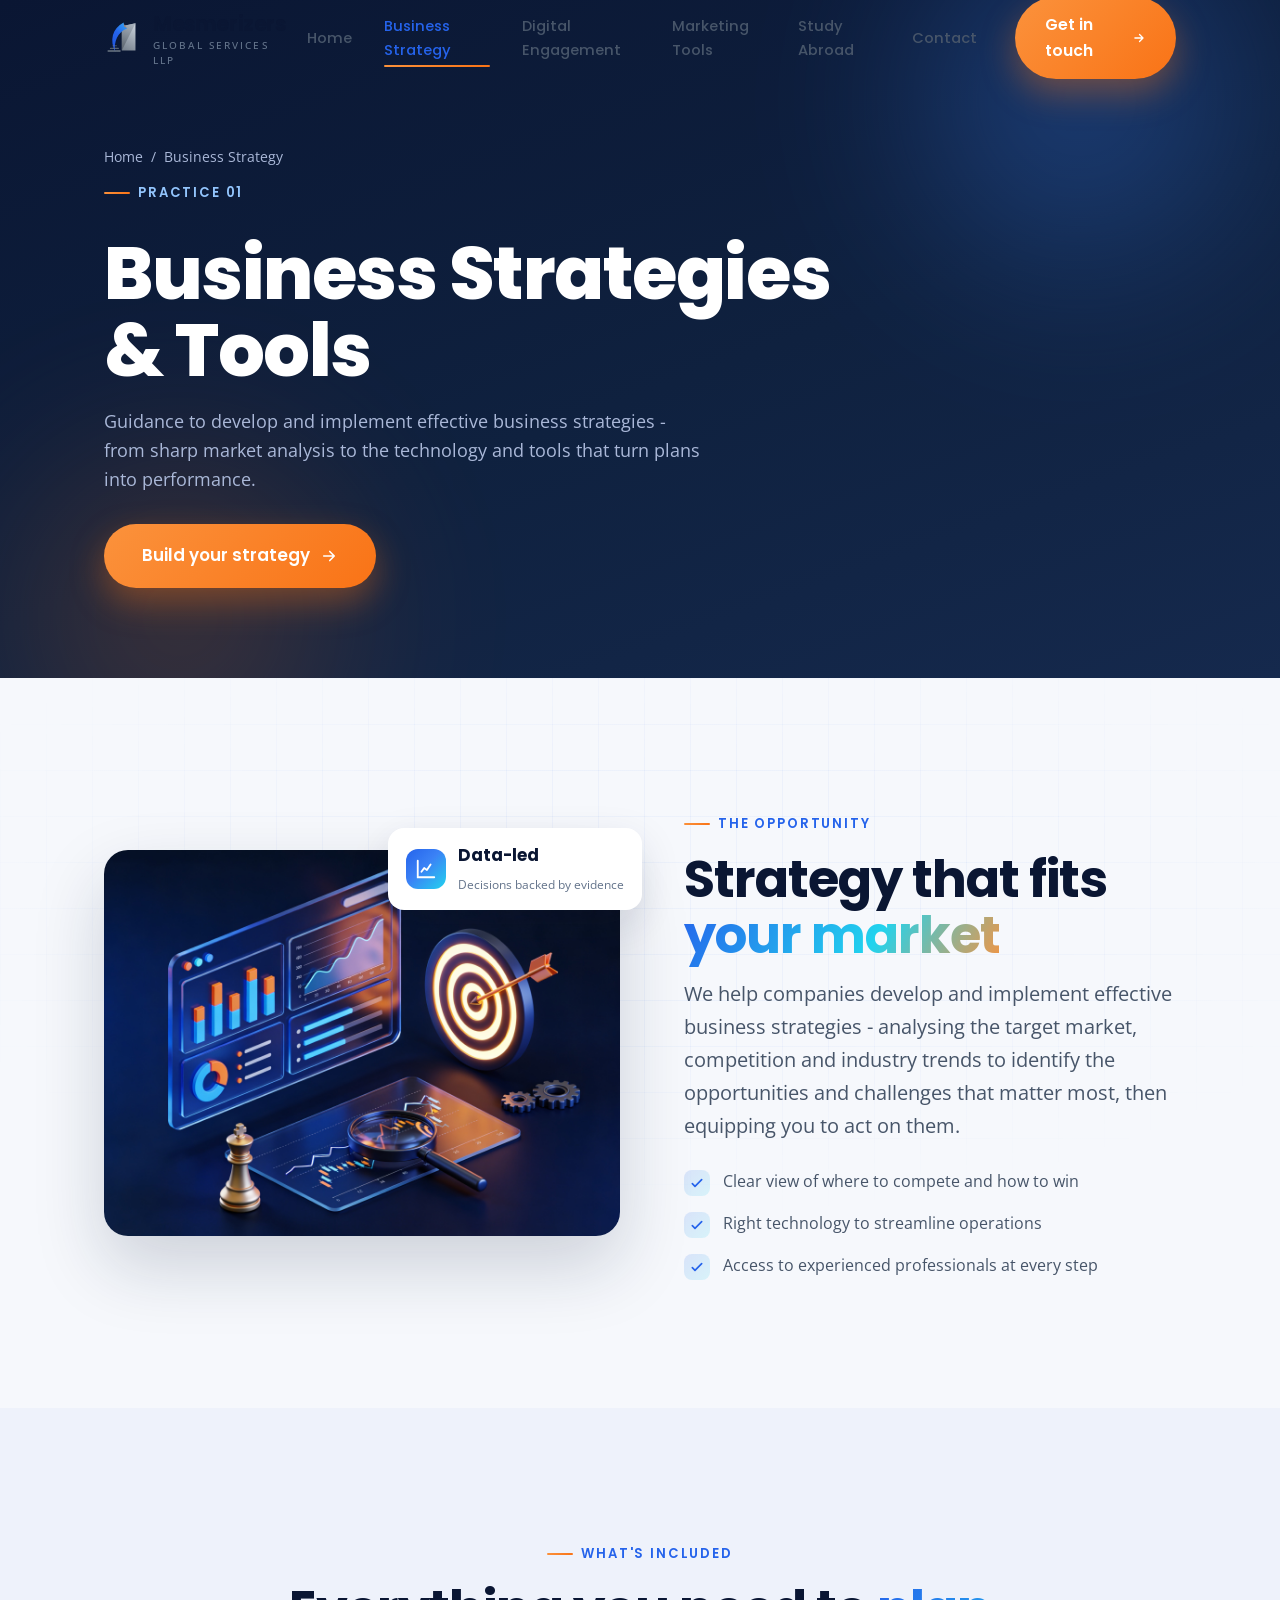
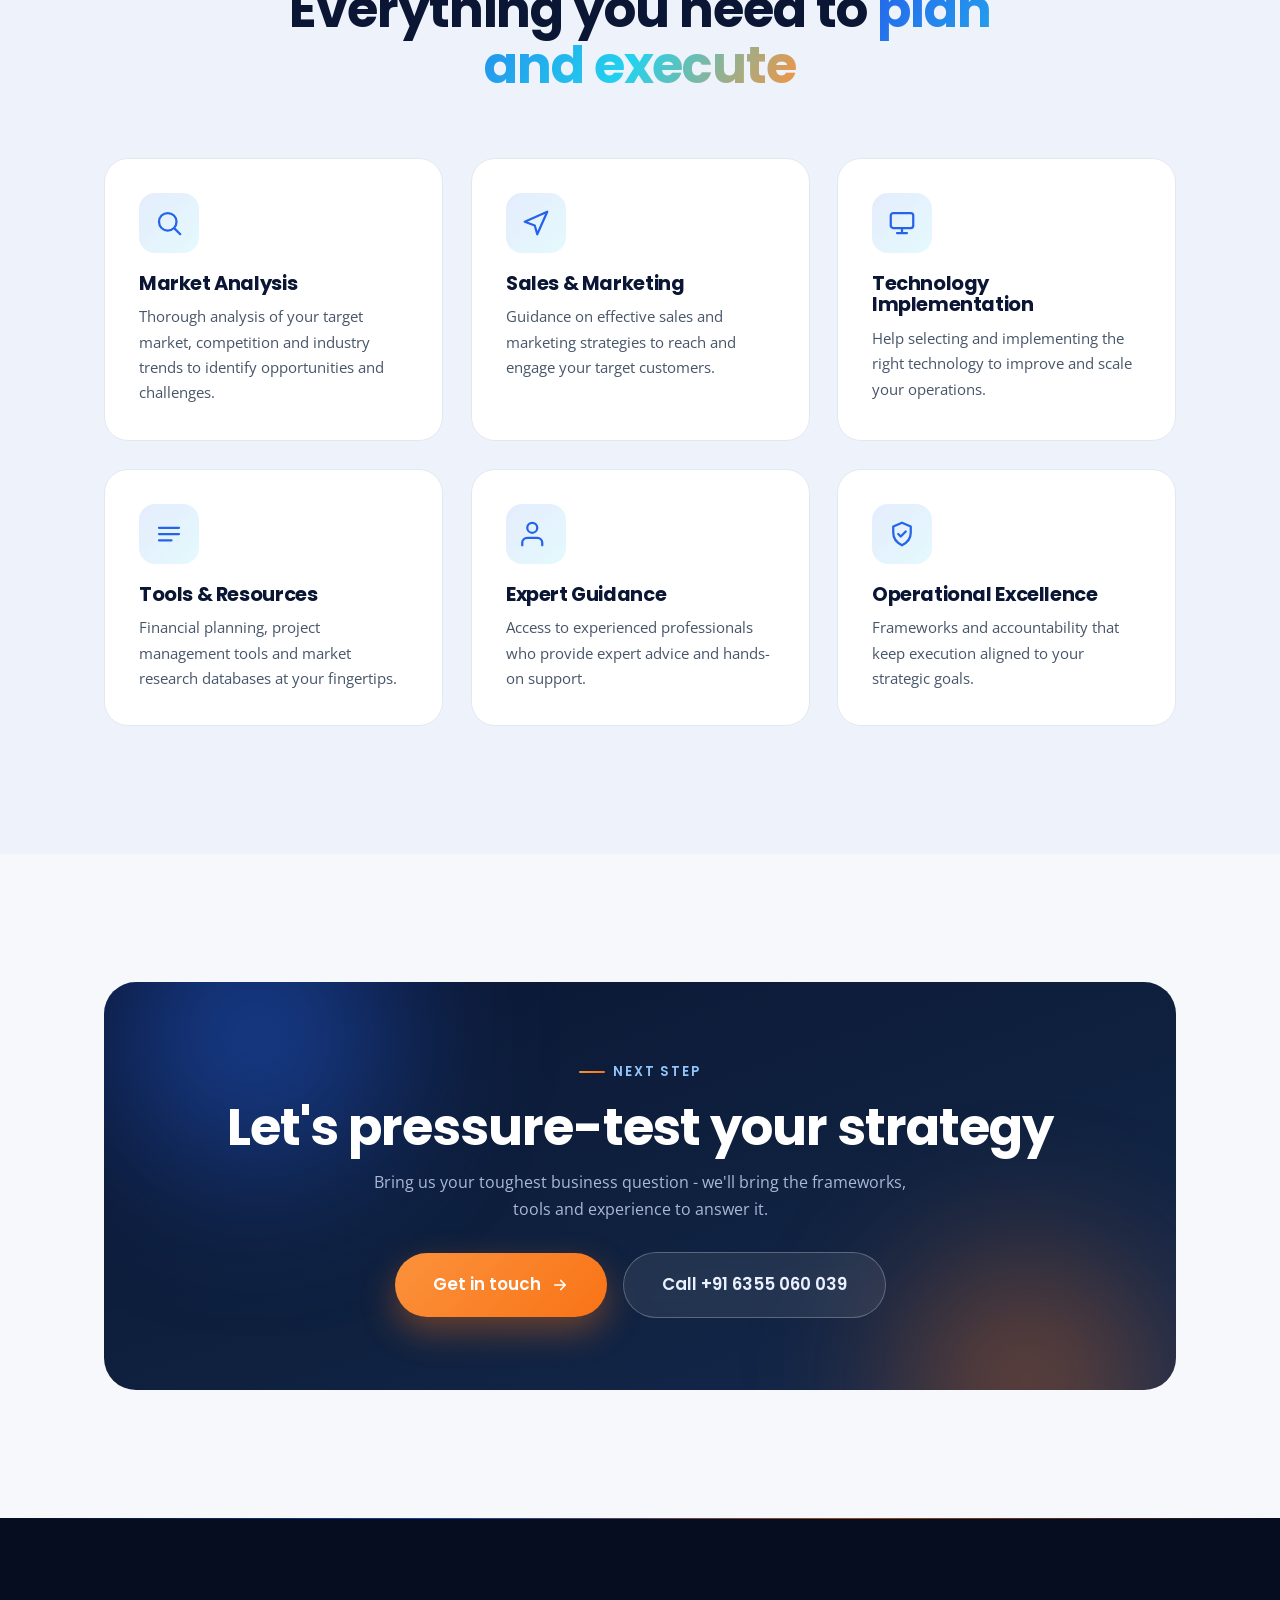
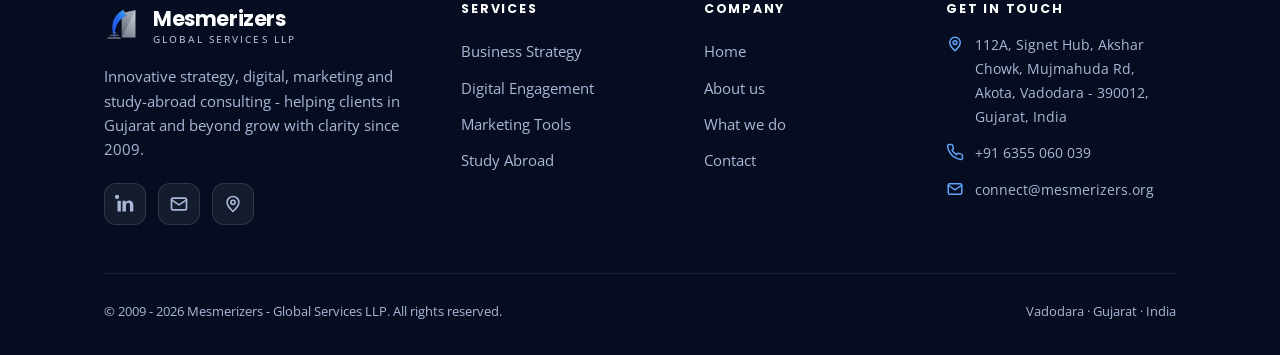
==== business-strategies.html @ f2f2bbfd "Rebrand logo mark + replace em/en dashes with hyphens - New self-contained themed SVG logo mark (sai" ====
<!DOCTYPE html>
<html lang="en">
<head>
<meta charset="UTF-8" />
<meta name="viewport" content="width=device-width, initial-scale=1" />
<title>Business Strategies &amp; Tools | Mesmerizers - Global Services LLP</title>
<meta name="description" content="Market analysis, sales & marketing direction, technology implementation, and the tools and expert guidance to build and execute effective business strategies." />
<meta name="theme-color" content="#0a1633" />
<link rel="icon" href="assets/img/logo-mark.svg" type="image/svg+xml" />
<link rel="preconnect" href="https://fonts.googleapis.com" />
<link rel="preconnect" href="https://fonts.gstatic.com" crossorigin />
<link rel="stylesheet" href="assets/css/styles.css" />
</head>
<body>
<div class="scroll-prog"></div>

<header class="nav" id="nav">
  <div class="nav__inner">
    <a class="brand" href="index.html" aria-label="Mesmerizers home">
      <img class="brand__mark" src="assets/img/logo-mark.svg" alt="Mesmerizers logo" />
      <span>Mesmerizers<small>Global Services LLP</small></span>
    </a>
    <nav class="nav__links" aria-label="Primary">
      <a href="index.html">Home</a><a href="business-strategies.html">Business Strategy</a><a href="digital-engagement.html">Digital Engagement</a><a href="marketing-tools.html">Marketing Tools</a><a href="study-abroad.html">Study Abroad</a><a href="contact.html">Contact</a>
    </nav>
    <div class="nav__cta">
      <a href="contact.html" class="btn btn--cta" data-magnetic>Get in touch <svg viewBox="0 0 24 24" fill="none" stroke="currentColor" stroke-width="2.2"><path d="M5 12h14M13 6l6 6-6 6" stroke-linecap="round" stroke-linejoin="round"/></svg></a>
      <button class="nav__burger" aria-label="Menu" aria-expanded="false"><span></span><span></span><span></span></button>
    </div>
  </div>
</header>

<!-- PAGE HERO -->
<section class="pagehero">
  <span class="pagehero__glow a"></span><span class="pagehero__glow b"></span>
  <div class="container"><div class="pagehero__inner" data-reveal>
    <div class="crumb"><a href="index.html">Home</a> <span>/</span> Business Strategy</div>
    <span class="eyebrow" style="color:#93c5fd; margin-top:14px;">Practice 01</span>
    <h1 class="h-xl">Business Strategies &amp; Tools</h1>
    <p>Guidance to develop and implement effective business strategies - from sharp market analysis to the technology and tools that turn plans into performance.</p>
    <a href="contact.html" class="btn btn--cta btn--lg" style="margin-top:30px;" data-magnetic>Build your strategy <svg viewBox="0 0 24 24" fill="none" stroke="currentColor" stroke-width="2.2"><path d="M5 12h14M13 6l6 6-6 6" stroke-linecap="round" stroke-linejoin="round"/></svg></a>
  </div></div>
</section>

<!-- INTRO SPLIT -->
<section class="section bg-grid">
  <div class="container">
    <div class="split">
      <div class="split__media" data-reveal="left">
        <img src="assets/img/svc-business.jpg" alt="Business strategy and market analysis dashboard" />
        <div class="badge-float tr floaty"><span class="bf__icon"><svg viewBox="0 0 24 24" fill="none" stroke="currentColor" stroke-width="2"><path d="M3 3v18h18" stroke-linecap="round"/><path d="M7 15l3-4 3 2 4-6" stroke-linecap="round" stroke-linejoin="round"/></svg></span><div><strong>Data-led</strong><span>Decisions backed by evidence</span></div></div>
      </div>
      <div data-reveal="right">
        <span class="eyebrow">The opportunity</span>
        <h2 class="h-lg">Strategy that fits <span class="gradient-text">your market</span></h2>
        <p class="lead" style="margin-top:14px;">We help companies develop and implement effective business strategies - analysing the target market, competition and industry trends to identify the opportunities and challenges that matter most, then equipping you to act on them.</p>
        <ul class="ticklist">
          <li><span class="tick"><svg viewBox="0 0 24 24" fill="none" stroke="currentColor" stroke-width="2.5"><path d="M5 13l4 4L19 7" stroke-linecap="round" stroke-linejoin="round"/></svg></span><span>Clear view of where to compete and how to win</span></li>
          <li><span class="tick"><svg viewBox="0 0 24 24" fill="none" stroke="currentColor" stroke-width="2.5"><path d="M5 13l4 4L19 7" stroke-linecap="round" stroke-linejoin="round"/></svg></span><span>Right technology to streamline operations</span></li>
          <li><span class="tick"><svg viewBox="0 0 24 24" fill="none" stroke="currentColor" stroke-width="2.5"><path d="M5 13l4 4L19 7" stroke-linecap="round" stroke-linejoin="round"/></svg></span><span>Access to experienced professionals at every step</span></li>
        </ul>
      </div>
    </div>
  </div>
</section>

<!-- FEATURES GRID -->
<section class="section section--alt">
  <div class="container">
    <div class="section-head center" data-reveal>
      <span class="eyebrow center-line">What's included</span>
      <h2 class="h-lg">Everything you need to <span class="gradient-text">plan and execute</span></h2>
    </div>
    <div class="grid grid--3">
      <article class="card" data-reveal data-delay="1"><div class="card__icon"><svg viewBox="0 0 24 24" fill="none" stroke="currentColor" stroke-width="1.8"><circle cx="11" cy="11" r="7"/><path d="M21 21l-4.3-4.3" stroke-linecap="round"/></svg></div><h3>Market Analysis</h3><p>Thorough analysis of your target market, competition and industry trends to identify opportunities and challenges.</p></article>
      <article class="card" data-reveal data-delay="2"><div class="card__icon"><svg viewBox="0 0 24 24" fill="none" stroke="currentColor" stroke-width="1.8"><path d="M3 11l18-8-8 18-2-7-8-3z" stroke-linejoin="round"/></svg></div><h3>Sales &amp; Marketing</h3><p>Guidance on effective sales and marketing strategies to reach and engage your target customers.</p></article>
      <article class="card" data-reveal data-delay="3"><div class="card__icon"><svg viewBox="0 0 24 24" fill="none" stroke="currentColor" stroke-width="1.8"><rect x="3" y="4" width="18" height="12" rx="2"/><path d="M8 20h8M12 16v4" stroke-linecap="round"/></svg></div><h3>Technology Implementation</h3><p>Help selecting and implementing the right technology to improve and scale your operations.</p></article>
      <article class="card" data-reveal data-delay="1"><div class="card__icon"><svg viewBox="0 0 24 24" fill="none" stroke="currentColor" stroke-width="1.8"><path d="M4 7h16M4 12h16M4 17h10" stroke-linecap="round"/></svg></div><h3>Tools &amp; Resources</h3><p>Financial planning, project management tools and market research databases at your fingertips.</p></article>
      <article class="card" data-reveal data-delay="2"><div class="card__icon"><svg viewBox="0 0 24 24" fill="none" stroke="currentColor" stroke-width="1.8"><path d="M17 21v-2a4 4 0 00-4-4H5a4 4 0 00-4 4v2" stroke-linecap="round"/><circle cx="9" cy="7" r="4"/></svg></div><h3>Expert Guidance</h3><p>Access to experienced professionals who provide expert advice and hands-on support.</p></article>
      <article class="card" data-reveal data-delay="3"><div class="card__icon"><svg viewBox="0 0 24 24" fill="none" stroke="currentColor" stroke-width="1.8"><path d="M12 3l7 3v5c0 4.5-3 8-7 10-4-2-7-5.5-7-10V6l7-3z" stroke-linejoin="round"/><path d="M9 12l2 2 4-4" stroke-linecap="round" stroke-linejoin="round"/></svg></div><h3>Operational Excellence</h3><p>Frameworks and accountability that keep execution aligned to your strategic goals.</p></article>
    </div>
  </div>
</section>

<!-- CTA -->
<section class="section"><div class="container"><div class="ctaband" data-reveal="scale">
  <span class="eyebrow center-line" style="color:#93c5fd;">Next step</span>
  <h2 class="h-lg">Let's pressure-test your strategy</h2>
  <p>Bring us your toughest business question - we'll bring the frameworks, tools and experience to answer it.</p>
  <div class="hero__actions"><a href="contact.html" class="btn btn--cta btn--lg" data-magnetic>Get in touch <svg viewBox="0 0 24 24" fill="none" stroke="currentColor" stroke-width="2.2"><path d="M5 12h14M13 6l6 6-6 6" stroke-linecap="round" stroke-linejoin="round"/></svg></a><a href="tel:+916355060039" class="btn btn--ghost btn--lg">Call +91 6355 060 039</a></div>
</div></div></section>

<!-- FOOTER -->
<footer class="footer">
  <div class="container">
    <div class="footer__grid">
      <div class="footer__about">
        <a class="brand" href="index.html"><img class="brand__mark" src="assets/img/logo-mark.svg" alt="Mesmerizers logo" /><span>Mesmerizers<small>Global Services LLP</small></span></a>
        <p>Innovative strategy, digital, marketing and study-abroad consulting - helping clients in Gujarat and beyond grow with clarity since 2009.</p>
        <div class="socials">
          <a href="https://www.linkedin.com/in/meet-shukla-b6314b17/" target="_blank" rel="noopener" aria-label="LinkedIn"><svg viewBox="0 0 24 24" fill="currentColor"><path d="M4.98 3.5A2.5 2.5 0 102.5 6 2.5 2.5 0 004.98 3.5zM3 8h4v13H3zM9 8h3.8v1.8h.05a4.17 4.17 0 013.75-2.06C20.4 7.74 22 9.8 22 13.4V21h-4v-6.8c0-1.62-.03-3.7-2.25-3.7s-2.6 1.76-2.6 3.58V21H9z"/></svg></a>
          <a href="mailto:connect@mesmerizers.org" aria-label="Email"><svg viewBox="0 0 24 24" fill="none" stroke="currentColor" stroke-width="2"><rect x="3" y="5" width="18" height="14" rx="2"/><path d="M3 7l9 6 9-6" stroke-linecap="round"/></svg></a>
          <a href="https://maps.google.com/?cid=18000314228202533246" target="_blank" rel="noopener" aria-label="Google Maps"><svg viewBox="0 0 24 24" fill="none" stroke="currentColor" stroke-width="2"><path d="M12 21s7-6.2 7-11a7 7 0 10-14 0c0 4.8 7 11 7 11z" stroke-linejoin="round"/><circle cx="12" cy="10" r="2.5"/></svg></a>
        </div>
      </div>
      <div><h5>Services</h5><nav class="footer__links"><a href="business-strategies.html">Business Strategy</a><a href="digital-engagement.html">Digital Engagement</a><a href="marketing-tools.html">Marketing Tools</a><a href="study-abroad.html">Study Abroad</a></nav></div>
      <div><h5>Company</h5><nav class="footer__links"><a href="index.html">Home</a><a href="index.html#about">About us</a><a href="index.html#services">What we do</a><a href="contact.html">Contact</a></nav></div>
      <div><h5>Get in touch</h5><ul class="footer__contact">
        <li><svg viewBox="0 0 24 24" fill="none" stroke="currentColor" stroke-width="2"><path d="M12 21s7-6.2 7-11a7 7 0 10-14 0c0 4.8 7 11 7 11z" stroke-linejoin="round"/><circle cx="12" cy="10" r="2.5"/></svg><span>112A, Signet Hub, Akshar Chowk, Mujmahuda Rd, Akota, Vadodara - 390012, Gujarat, India</span></li>
        <li><svg viewBox="0 0 24 24" fill="none" stroke="currentColor" stroke-width="2"><path d="M22 16.9v3a2 2 0 01-2.2 2 19.8 19.8 0 01-8.6-3.1 19.5 19.5 0 01-6-6A19.8 19.8 0 012.1 4.2 2 2 0 014.1 2h3a2 2 0 012 1.7c.1.9.3 1.8.6 2.6a2 2 0 01-.5 2.1L8 9.5a16 16 0 006 6l1.1-1.1a2 2 0 012.1-.5c.8.3 1.7.5 2.6.6a2 2 0 011.7 2z" stroke-linejoin="round"/></svg><a href="tel:+916355060039">+91 6355 060 039</a></li>
        <li><svg viewBox="0 0 24 24" fill="none" stroke="currentColor" stroke-width="2"><rect x="3" y="5" width="18" height="14" rx="2"/><path d="M3 7l9 6 9-6" stroke-linecap="round"/></svg><a href="mailto:connect@mesmerizers.org">connect@mesmerizers.org</a></li>
      </ul></div>
    </div>
    <div class="footer__bottom"><span>© 2009 - <span data-year>2024</span> Mesmerizers - Global Services LLP. All rights reserved.</span><span>Vadodara · Gujarat · India</span></div>
  </div>
</footer>

<a href="#" class="totop" aria-label="Back to top"><svg viewBox="0 0 24 24" fill="none" stroke="currentColor" stroke-width="2.4"><path d="M12 19V5M6 11l6-6 6 6" stroke-linecap="round" stroke-linejoin="round"/></svg></a>
<script src="assets/js/main.js"></script>
</body>
</html>
---- assets/css/styles.css ----
/* ============================================================
   MESMERIZERS — Global Services LLP
   Premium consulting site · custom design system
   ============================================================ */

/* ---------- Fonts ---------- */
@import url('https://fonts.googleapis.com/css2?family=Open+Sans:wght@300;400;500;600;700&family=Poppins:wght@400;500;600;700;800&display=swap');

/* ---------- Design Tokens ---------- */
:root {
  /* Brand palette */
  --navy-950: #060d20;
  --navy-900: #0a1633;
  --navy-800: #0f213f;
  --navy-700: #15294d;
  --blue-700: #1d4ed8;
  --blue-600: #2563eb;   /* primary */
  --blue-500: #3b82f6;   /* secondary */
  --blue-400: #60a5fa;
  --cyan-400: #22d3ee;
  --orange-500: #f97316; /* CTA / accent */
  --orange-400: #fb923c;

  /* Neutrals */
  --bg: #f6f8fc;
  --bg-alt: #eef2fb;
  --surface: #ffffff;
  --text: #1e293b;
  --text-soft: #475569;
  --text-mute: #64748b;
  --border: #e2e8f0;
  --white: #ffffff;

  /* On-dark */
  --on-dark: #eaf0ff;
  --on-dark-soft: #aab8d8;

  /* Gradients */
  --grad-brand: linear-gradient(135deg, #2563eb 0%, #3b82f6 45%, #22d3ee 100%);
  --grad-cta: linear-gradient(135deg, #fb923c 0%, #f97316 100%);
  --grad-navy: linear-gradient(160deg, #0a1633 0%, #0f213f 55%, #15294d 100%);
  --grad-text: linear-gradient(120deg, #2563eb, #22d3ee 60%, #fb923c);

  /* Typography */
  --font-head: 'Poppins', system-ui, sans-serif;
  --font-body: 'Open Sans', system-ui, sans-serif;

  /* Radius & shadow */
  --r-sm: 10px;
  --r-md: 16px;
  --r-lg: 24px;
  --r-xl: 32px;
  --shadow-sm: 0 4px 14px rgba(15, 33, 63, .08);
  --shadow-md: 0 14px 40px rgba(15, 33, 63, .12);
  --shadow-lg: 0 30px 70px rgba(15, 33, 63, .18);
  --shadow-glow: 0 18px 50px rgba(37, 99, 235, .35);
  --shadow-cta: 0 14px 34px rgba(249, 115, 22, .38);

  /* Layout */
  --container: 1200px;
  --gutter: clamp(20px, 5vw, 64px);
  --nav-h: 76px;

  /* Motion */
  --ease: cubic-bezier(.22, 1, .36, 1);
  --ease-out: cubic-bezier(.16, 1, .3, 1);
  --t-fast: .18s;
  --t: .35s;
}

/* ---------- Reset ---------- */
*, *::before, *::after { box-sizing: border-box; }
* { margin: 0; }
html { scroll-behavior: smooth; -webkit-text-size-adjust: 100%; }
body {
  font-family: var(--font-body);
  color: var(--text);
  background: var(--bg);
  line-height: 1.65;
  font-size: 16px;
  overflow-x: hidden;
  -webkit-font-smoothing: antialiased;
  text-rendering: optimizeLegibility;
}
img, svg, video { display: block; max-width: 100%; }
a { color: inherit; text-decoration: none; }
button { font: inherit; cursor: pointer; border: none; background: none; }
ul { list-style: none; padding: 0; }
:focus-visible { outline: 3px solid var(--blue-500); outline-offset: 3px; border-radius: 4px; }

/* ---------- Typography ---------- */
h1, h2, h3, h4, h5 { font-family: var(--font-head); font-weight: 700; line-height: 1.1; color: var(--navy-900); letter-spacing: -.02em; }
.h-xl { font-size: clamp(2.6rem, 6vw, 4.6rem); font-weight: 800; line-height: 1.04; }
.h-lg { font-size: clamp(2rem, 4.4vw, 3.2rem); }
.h-md { font-size: clamp(1.5rem, 3vw, 2.1rem); }
p { color: var(--text-soft); }
.lead { font-size: clamp(1.05rem, 1.6vw, 1.25rem); color: var(--text-soft); }
.gradient-text {
  background: var(--grad-text);
  -webkit-background-clip: text; background-clip: text;
  -webkit-text-fill-color: transparent; color: transparent;
}

/* ---------- Layout helpers ---------- */
.container { width: 100%; max-width: var(--container); margin-inline: auto; padding-inline: var(--gutter); }
.section { padding: clamp(72px, 10vw, 130px) 0; position: relative; }
.section--tight { padding: clamp(48px, 7vw, 90px) 0; }
.center { text-align: center; }
.eyebrow {
  display: inline-flex; align-items: center; gap: 8px;
  font-family: var(--font-head); font-weight: 600; font-size: .82rem;
  letter-spacing: .14em; text-transform: uppercase;
  color: var(--blue-600); margin-bottom: 16px;
}
.eyebrow::before { content: ""; width: 26px; height: 2px; background: var(--grad-cta); border-radius: 2px; }
.eyebrow.center-line { justify-content: center; }
.section-head { max-width: 720px; margin: 0 auto clamp(40px, 6vw, 64px); }
.section-head.left { margin-inline: 0; }
.muted-dark { color: var(--on-dark-soft); }

/* ---------- Buttons ---------- */
.btn {
  --pad: 15px 30px;
  display: inline-flex; align-items: center; justify-content: center; gap: 10px;
  padding: var(--pad);
  font-family: var(--font-head); font-weight: 600; font-size: .98rem;
  border-radius: 100px; position: relative; overflow: hidden;
  transition: transform var(--t-fast) var(--ease), box-shadow var(--t) var(--ease), background var(--t);
  will-change: transform;
}
.btn svg { width: 18px; height: 18px; transition: transform var(--t) var(--ease); }
.btn:hover { transform: translateY(-3px); }
.btn:active { transform: translateY(-1px); }
.btn:hover svg { transform: translateX(4px); }
.btn--cta { background: var(--grad-cta); color: #fff; box-shadow: var(--shadow-cta); }
.btn--cta:hover { box-shadow: 0 20px 44px rgba(249, 115, 22, .5); }
.btn--primary { background: var(--blue-600); color: #fff; box-shadow: var(--shadow-glow); }
.btn--primary:hover { background: var(--blue-700); }
.btn--ghost { background: rgba(255, 255, 255, .08); color: var(--on-dark); border: 1px solid rgba(255, 255, 255, .25); backdrop-filter: blur(8px); }
.btn--ghost:hover { background: rgba(255, 255, 255, .16); }
.btn--outline { background: transparent; color: var(--blue-600); border: 1.5px solid var(--blue-600); }
.btn--outline:hover { background: var(--blue-600); color: #fff; }
.btn--lg { --pad: 18px 38px; font-size: 1.05rem; }

/* ============================================================
   NAVBAR
   ============================================================ */
.nav {
  position: fixed; inset: 0 0 auto 0; height: var(--nav-h); z-index: 1000;
  display: flex; align-items: center;
  transition: background var(--t), box-shadow var(--t), height var(--t);
}
.nav__inner { width: 100%; max-width: var(--container); margin-inline: auto; padding-inline: var(--gutter);
  display: flex; align-items: center; justify-content: space-between; gap: 24px; }
.nav.scrolled { background: rgba(255, 255, 255, .82); backdrop-filter: blur(16px) saturate(160%); box-shadow: 0 6px 28px rgba(15, 33, 63, .08); height: 66px; }
.brand { display: flex; align-items: center; gap: 11px; font-family: var(--font-head); font-weight: 700; font-size: 1.28rem; color: var(--navy-900); letter-spacing: -.02em; }
.brand__mark { width: 38px; height: 38px; flex: none; }
.brand small { display: block; font-family: var(--font-body); font-weight: 500; font-size: .6rem; letter-spacing: .22em; text-transform: uppercase; color: var(--text-mute); margin-top: -3px; }
.nav.on-dark .brand, .nav.on-dark .nav__links a { color: var(--on-dark); }
.nav.on-dark.scrolled .brand, .nav.on-dark.scrolled .nav__links a { color: var(--navy-900); }

.nav__links { display: flex; align-items: center; gap: 4px; }
.nav__links a {
  position: relative; padding: 9px 14px; font-family: var(--font-head); font-weight: 500; font-size: .92rem;
  color: var(--text-soft); border-radius: 8px; transition: color var(--t);
}
.nav__links a::after { content: ""; position: absolute; left: 14px; right: 14px; bottom: 4px; height: 2px; background: var(--grad-cta); border-radius: 2px; transform: scaleX(0); transform-origin: left; transition: transform var(--t) var(--ease); }
.nav__links a:hover, .nav__links a.active { color: var(--blue-600); }
.nav__links a:hover::after, .nav__links a.active::after { transform: scaleX(1); }
.nav__cta { display: flex; align-items: center; gap: 12px; }
.nav__burger { display: none; width: 44px; height: 44px; border-radius: 10px; flex-direction: column; align-items: center; justify-content: center; gap: 5px; }
.nav__burger span { width: 22px; height: 2px; background: var(--navy-900); border-radius: 2px; transition: transform var(--t), opacity var(--t); }
.nav.on-dark .nav__burger span { background: var(--on-dark); }
.nav.on-dark.scrolled .nav__burger span { background: var(--navy-900); }
.nav.open .nav__burger span:nth-child(1) { transform: translateY(7px) rotate(45deg); }
.nav.open .nav__burger span:nth-child(2) { opacity: 0; }
.nav.open .nav__burger span:nth-child(3) { transform: translateY(-7px) rotate(-45deg); }

@media (max-width: 980px) {
  .nav__burger { display: flex; }
  .nav__links {
    position: fixed; inset: var(--nav-h) 0 auto 0; flex-direction: column; align-items: stretch; gap: 2px;
    background: rgba(255, 255, 255, .97); backdrop-filter: blur(20px); padding: 18px var(--gutter) 28px;
    box-shadow: var(--shadow-md); transform: translateY(-12px); opacity: 0; pointer-events: none;
    transition: transform var(--t) var(--ease), opacity var(--t);
  }
  .nav.open .nav__links { transform: none; opacity: 1; pointer-events: auto; }
  .nav__links a { padding: 13px 8px; font-size: 1.05rem; color: var(--text); }
  .nav__links a::after { display: none; }
  .nav__cta .btn--cta { display: none; }
}

/* ============================================================
   HERO
   ============================================================ */
.hero { position: relative; min-height: 100svh; display: flex; align-items: center; color: var(--on-dark); overflow: hidden; padding-top: var(--nav-h); }
.hero__bg { position: absolute; inset: 0; z-index: 0; }
.hero__bg img { width: 100%; height: 100%; object-fit: cover; }
.hero__bg::after { content: ""; position: absolute; inset: 0; background: linear-gradient(110deg, rgba(6, 13, 32, .92) 0%, rgba(10, 22, 51, .78) 45%, rgba(10, 22, 51, .45) 100%); }
.hero__glow { position: absolute; border-radius: 50%; filter: blur(70px); opacity: .55; z-index: 0; pointer-events: none; }
.hero__glow.g1 { width: 480px; height: 480px; background: radial-gradient(circle, #2563eb, transparent 65%); top: -120px; right: -80px; }
.hero__glow.g2 { width: 380px; height: 380px; background: radial-gradient(circle, #f97316, transparent 65%); bottom: -120px; left: 10%; opacity: .35; }
.hero__inner { position: relative; z-index: 2; max-width: 760px; }
.hero__badge {
  display: inline-flex; align-items: center; gap: 9px; padding: 8px 16px; margin-bottom: 26px;
  background: rgba(255, 255, 255, .08); border: 1px solid rgba(255, 255, 255, .18); border-radius: 100px;
  font-family: var(--font-head); font-weight: 500; font-size: .82rem; color: var(--on-dark); backdrop-filter: blur(8px);
}
.hero__badge .dot { width: 8px; height: 8px; border-radius: 50%; background: #34d399; box-shadow: 0 0 0 0 rgba(52, 211, 153, .6); animation: pulse 2.2s infinite; }
.hero h1 { color: #fff; margin-bottom: 22px; }
.hero p.lead { color: var(--on-dark-soft); max-width: 560px; margin-bottom: 34px; }
.hero__actions { display: flex; flex-wrap: wrap; gap: 16px; align-items: center; }
.hero__stats { display: flex; flex-wrap: wrap; gap: clamp(24px, 5vw, 56px); margin-top: 54px; }
.hero__stats .stat__num { font-family: var(--font-head); font-weight: 800; font-size: clamp(1.8rem, 3.5vw, 2.6rem); color: #fff; line-height: 1; }
.hero__stats .stat__num .gradient-text { font-weight: 800; }
.hero__stats .stat__label { font-size: .85rem; color: var(--on-dark-soft); margin-top: 6px; }
.scroll-cue { position: absolute; bottom: 26px; left: 50%; transform: translateX(-50%); z-index: 2; display: flex; flex-direction: column; align-items: center; gap: 8px; color: var(--on-dark-soft); font-size: .72rem; letter-spacing: .2em; text-transform: uppercase; }
.scroll-cue .mouse { width: 24px; height: 38px; border: 2px solid rgba(255, 255, 255, .4); border-radius: 14px; position: relative; }
.scroll-cue .mouse::before { content: ""; position: absolute; top: 7px; left: 50%; transform: translateX(-50%); width: 4px; height: 7px; border-radius: 3px; background: #fff; animation: scrollWheel 1.8s infinite; }

/* Page hero (sub pages) */
.pagehero { position: relative; padding: calc(var(--nav-h) + 70px) 0 90px; color: var(--on-dark); overflow: hidden; background: var(--grad-navy); }
.pagehero__glow { position: absolute; width: 520px; height: 520px; border-radius: 50%; filter: blur(80px); opacity: .4; }
.pagehero__glow.a { background: radial-gradient(circle, #3b82f6, transparent 65%); top: -160px; right: -60px; }
.pagehero__glow.b { background: radial-gradient(circle, #f97316, transparent 65%); bottom: -200px; left: -80px; opacity: .25; }
.pagehero__inner { position: relative; z-index: 2; max-width: 760px; }
.pagehero h1 { color: #fff; margin: 16px 0 18px; }
.pagehero p { color: var(--on-dark-soft); font-size: 1.1rem; max-width: 600px; }
.crumb { font-size: .85rem; color: var(--on-dark-soft); display: flex; gap: 8px; align-items: center; }
.crumb a:hover { color: #fff; }

/* ============================================================
   GRID PATTERN BG / decorative
   ============================================================ */
.bg-grid::before {
  content: ""; position: absolute; inset: 0; z-index: 0; pointer-events: none;
  background-image: linear-gradient(rgba(37, 99, 235, .045) 1px, transparent 1px), linear-gradient(90deg, rgba(37, 99, 235, .045) 1px, transparent 1px);
  background-size: 46px 46px; mask-image: radial-gradient(ellipse 80% 60% at 50% 30%, #000 30%, transparent 75%);
}
.section--navy { background: var(--grad-navy); color: var(--on-dark); }
.section--navy h2, .section--navy h3 { color: #fff; }
.section--alt { background: var(--bg-alt); }

/* ============================================================
   CARDS — services / features
   ============================================================ */
.grid { display: grid; gap: clamp(18px, 2.4vw, 28px); }
.grid--2 { grid-template-columns: repeat(2, 1fr); }
.grid--3 { grid-template-columns: repeat(3, 1fr); }
.grid--4 { grid-template-columns: repeat(4, 1fr); }
@media (max-width: 900px) { .grid--3, .grid--4 { grid-template-columns: repeat(2, 1fr); } }
@media (max-width: 600px) { .grid--2, .grid--3, .grid--4 { grid-template-columns: 1fr; } }

.card {
  position: relative; background: var(--surface); border: 1px solid var(--border); border-radius: var(--r-lg);
  padding: clamp(24px, 3vw, 34px); overflow: hidden; isolation: isolate;
  transition: transform var(--t) var(--ease), box-shadow var(--t) var(--ease), border-color var(--t);
}
.card::before { content: ""; position: absolute; inset: 0; z-index: -1; opacity: 0; background: var(--grad-brand); transition: opacity var(--t); }
.card::after { content: ""; position: absolute; left: 0; top: 0; height: 4px; width: 100%; background: var(--grad-cta); transform: scaleX(0); transform-origin: left; transition: transform var(--t) var(--ease); }
.card:hover { transform: translateY(-8px); box-shadow: var(--shadow-lg); border-color: transparent; }
.card:hover::after { transform: scaleX(1); }
.card__icon {
  width: 60px; height: 60px; border-radius: 16px; display: grid; place-items: center; margin-bottom: 20px;
  background: linear-gradient(135deg, rgba(37, 99, 235, .12), rgba(34, 211, 238, .12)); color: var(--blue-600);
  transition: transform var(--t) var(--ease), background var(--t), color var(--t);
}
.card__icon svg { width: 30px; height: 30px; }
.card:hover .card__icon { background: var(--grad-brand); color: #fff; transform: rotate(-6deg) scale(1.06); }
.card h3 { font-size: 1.22rem; margin-bottom: 10px; }
.card p { font-size: .96rem; }
.card__link { display: inline-flex; align-items: center; gap: 7px; margin-top: 18px; font-family: var(--font-head); font-weight: 600; font-size: .9rem; color: var(--blue-600); }
.card__link svg { width: 16px; height: 16px; transition: transform var(--t); }
.card:hover .card__link svg { transform: translateX(4px); }
.card__num { position: absolute; top: 22px; right: 26px; font-family: var(--font-head); font-weight: 800; font-size: 2.6rem; color: rgba(37, 99, 235, .08); line-height: 1; }

/* Glass card (on dark) */
.glass { background: rgba(255, 255, 255, .06); border: 1px solid rgba(255, 255, 255, .12); backdrop-filter: blur(14px); border-radius: var(--r-lg); }
.glass h3 { color: #fff; }
.glass p { color: var(--on-dark-soft); }
.glass .card__icon { background: rgba(255, 255, 255, .1); color: var(--blue-400); }
.glass:hover .card__icon { background: var(--grad-brand); color: #fff; }

/* ============================================================
   SPLIT (image + text)
   ============================================================ */
.split { display: grid; grid-template-columns: 1.05fr 1fr; gap: clamp(32px, 5vw, 72px); align-items: center; }
.split.reverse .split__media { order: 2; }
@media (max-width: 860px) { .split { grid-template-columns: 1fr; } .split.reverse .split__media { order: 0; } }
.split__media { position: relative; }
.split__media img { width: 100%; border-radius: var(--r-lg); box-shadow: var(--shadow-lg); }
.split__media .badge-float {
  position: absolute; background: var(--surface); border-radius: var(--r-md); box-shadow: var(--shadow-md);
  padding: 14px 18px; display: flex; align-items: center; gap: 12px;
}
.split__media .badge-float.bl { bottom: -22px; left: -22px; }
.split__media .badge-float.tr { top: -22px; right: -22px; }
.badge-float .bf__icon { width: 40px; height: 40px; border-radius: 12px; background: var(--grad-brand); color: #fff; display: grid; place-items: center; }
.badge-float .bf__icon svg { width: 22px; height: 22px; }
.badge-float strong { font-family: var(--font-head); font-size: 1.05rem; color: var(--navy-900); display: block; }
.badge-float span { font-size: .76rem; color: var(--text-mute); }
@media (max-width: 540px) { .split__media .badge-float { position: static; margin-top: 16px; display: inline-flex; } }

/* check list */
.ticklist { display: grid; gap: 14px; margin-top: 26px; }
.ticklist li { display: flex; gap: 13px; align-items: flex-start; color: var(--text-soft); }
.ticklist li .tick { flex: none; width: 26px; height: 26px; border-radius: 8px; background: linear-gradient(135deg, rgba(37,99,235,.14), rgba(34,211,238,.14)); color: var(--blue-600); display: grid; place-items: center; margin-top: 2px; }
.ticklist li .tick svg { width: 16px; height: 16px; }
.ticklist li b { color: var(--navy-900); font-family: var(--font-head); font-weight: 600; }

/* ============================================================
   STEPS / PROCESS
   ============================================================ */
.steps { display: grid; gap: 22px; counter-reset: step; }
.steps.cols { grid-template-columns: repeat(4, 1fr); }
@media (max-width: 900px) { .steps.cols { grid-template-columns: repeat(2, 1fr); } }
@media (max-width: 560px) { .steps.cols { grid-template-columns: 1fr; } }
.step { position: relative; padding: 28px 26px; background: var(--surface); border: 1px solid var(--border); border-radius: var(--r-lg); transition: transform var(--t) var(--ease), box-shadow var(--t); }
.step:hover { transform: translateY(-6px); box-shadow: var(--shadow-md); }
.step__n { counter-increment: step; font-family: var(--font-head); font-weight: 800; font-size: 1rem; width: 46px; height: 46px; border-radius: 14px; background: var(--grad-brand); color: #fff; display: grid; place-items: center; margin-bottom: 18px; box-shadow: var(--shadow-glow); }
.step__n::before { content: "0" counter(step); }
.step h3 { font-size: 1.1rem; margin-bottom: 8px; }
.step p { font-size: .92rem; }

/* ============================================================
   MARQUEE
   ============================================================ */
.marquee { overflow: hidden; -webkit-mask-image: linear-gradient(90deg, transparent, #000 8%, #000 92%, transparent); mask-image: linear-gradient(90deg, transparent, #000 8%, #000 92%, transparent); }
.marquee__track { display: flex; gap: 56px; width: max-content; animation: marquee 28s linear infinite; }
.marquee:hover .marquee__track { animation-play-state: paused; }
.marquee__track span { font-family: var(--font-head); font-weight: 600; font-size: clamp(1.1rem, 2.4vw, 1.7rem); color: var(--text-mute); display: flex; align-items: center; gap: 56px; white-space: nowrap; }
.marquee__track span::after { content: "✦"; color: var(--orange-500); }
.section--navy .marquee__track span { color: var(--on-dark-soft); }

/* ============================================================
   STATS band
   ============================================================ */
.statband { display: grid; grid-template-columns: repeat(4, 1fr); gap: 24px; }
@media (max-width: 760px) { .statband { grid-template-columns: repeat(2, 1fr); } }
.statband .stat { text-align: center; padding: 8px; }
.statband .stat__num { font-family: var(--font-head); font-weight: 800; font-size: clamp(2.2rem, 5vw, 3.4rem); line-height: 1; }
.statband .stat__label { color: var(--on-dark-soft); margin-top: 10px; font-size: .92rem; }
.section:not(.section--navy) .statband .stat__label { color: var(--text-mute); }

/* ============================================================
   DESTINATIONS (chips)
   ============================================================ */
.chips { display: flex; flex-wrap: wrap; gap: 12px; }
.chip { display: inline-flex; align-items: center; gap: 8px; padding: 11px 18px; background: var(--surface); border: 1px solid var(--border); border-radius: 100px; font-family: var(--font-head); font-weight: 500; font-size: .92rem; color: var(--text); transition: transform var(--t) var(--ease), box-shadow var(--t), border-color var(--t), color var(--t); }
.chip:hover { transform: translateY(-4px); box-shadow: var(--shadow-sm); border-color: var(--blue-500); color: var(--blue-600); }
.chip .flag { font-size: 1.1rem; line-height: 1; }
.section--navy .chip { background: rgba(255,255,255,.06); border-color: rgba(255,255,255,.14); color: var(--on-dark); }

/* ============================================================
   CTA band
   ============================================================ */
.ctaband { position: relative; overflow: hidden; border-radius: var(--r-xl); padding: clamp(40px, 6vw, 72px); text-align: center; background: var(--grad-navy); color: var(--on-dark); }
.ctaband::before { content: ""; position: absolute; width: 460px; height: 460px; border-radius: 50%; background: radial-gradient(circle, rgba(37,99,235,.6), transparent 65%); top: -180px; left: -80px; filter: blur(60px); }
.ctaband::after { content: ""; position: absolute; width: 420px; height: 420px; border-radius: 50%; background: radial-gradient(circle, rgba(249,115,22,.45), transparent 65%); bottom: -200px; right: -60px; filter: blur(60px); }
.ctaband > * { position: relative; z-index: 1; }
.ctaband h2 { color: #fff; margin-bottom: 14px; }
.ctaband p { color: var(--on-dark-soft); max-width: 540px; margin: 0 auto 30px; }
.ctaband .hero__actions { justify-content: center; }

/* ============================================================
   CONTACT
   ============================================================ */
.contact-grid { display: grid; grid-template-columns: 1fr 1.1fr; gap: clamp(28px, 4vw, 52px); align-items: start; }
@media (max-width: 880px) { .contact-grid { grid-template-columns: 1fr; } }
.info-card { display: flex; gap: 16px; padding: 22px; background: var(--surface); border: 1px solid var(--border); border-radius: var(--r-md); transition: transform var(--t) var(--ease), box-shadow var(--t); }
.info-card:hover { transform: translateY(-4px); box-shadow: var(--shadow-md); }
.info-card .ic { flex: none; width: 48px; height: 48px; border-radius: 13px; background: var(--grad-brand); color: #fff; display: grid; place-items: center; }
.info-card .ic svg { width: 24px; height: 24px; }
.info-card h4 { font-family: var(--font-head); font-size: 1rem; margin-bottom: 4px; color: var(--navy-900); }
.info-card p, .info-card a { font-size: .94rem; color: var(--text-soft); }
.info-card a:hover { color: var(--blue-600); }

.form { background: var(--surface); border: 1px solid var(--border); border-radius: var(--r-lg); padding: clamp(24px, 3vw, 36px); box-shadow: var(--shadow-sm); }
.field { margin-bottom: 18px; }
.field label { display: block; font-family: var(--font-head); font-weight: 600; font-size: .86rem; color: var(--navy-900); margin-bottom: 7px; }
.field label .req { color: var(--orange-500); }
.field input, .field textarea {
  width: 100%; padding: 13px 16px; font: inherit; font-size: .96rem; color: var(--text);
  background: var(--bg); border: 1.5px solid var(--border); border-radius: var(--r-sm); transition: border-color var(--t), box-shadow var(--t), background var(--t);
}
.field input:focus, .field textarea:focus { outline: none; border-color: var(--blue-500); background: #fff; box-shadow: 0 0 0 4px rgba(59, 130, 246, .12); }
.field textarea { resize: vertical; min-height: 130px; }
.form__row { display: grid; grid-template-columns: 1fr 1fr; gap: 16px; }
@media (max-width: 480px) { .form__row { grid-template-columns: 1fr; } }
.form__note { font-size: .8rem; color: var(--text-mute); margin-top: 12px; text-align: center; }
.form__success { display: none; padding: 14px 18px; border-radius: var(--r-sm); background: rgba(16,185,129,.12); border: 1px solid rgba(16,185,129,.4); color: #047857; font-weight: 600; font-size: .9rem; margin-bottom: 18px; }
.form__success.show { display: block; }
.map-embed { border-radius: var(--r-lg); overflow: hidden; box-shadow: var(--shadow-md); border: 1px solid var(--border); }
.map-embed iframe { width: 100%; height: 320px; border: 0; display: block; filter: grayscale(.2) contrast(1.05); }

/* ============================================================
   FOOTER
   ============================================================ */
.footer { background: var(--navy-950); color: var(--on-dark-soft); padding: clamp(56px, 7vw, 84px) 0 32px; position: relative; overflow: hidden; }
.footer::before { content: ""; position: absolute; top: 0; left: 0; right: 0; height: 1px; background: linear-gradient(90deg, transparent, rgba(37,99,235,.6), rgba(249,115,22,.6), transparent); }
.footer__grid { display: grid; grid-template-columns: 1.6fr 1fr 1fr 1.2fr; gap: clamp(28px, 4vw, 52px); margin-bottom: 48px; }
@media (max-width: 860px) { .footer__grid { grid-template-columns: 1fr 1fr; } }
@media (max-width: 520px) { .footer__grid { grid-template-columns: 1fr; } }
.footer .brand { color: #fff; margin-bottom: 16px; }
.footer .brand small { color: var(--on-dark-soft); }
.footer__about p { font-size: .92rem; color: var(--on-dark-soft); max-width: 320px; }
.footer h5 { font-family: var(--font-head); color: #fff; font-size: .78rem; letter-spacing: .14em; text-transform: uppercase; margin-bottom: 18px; }
.footer__links a { display: block; padding: 6px 0; font-size: .92rem; color: var(--on-dark-soft); transition: color var(--t), transform var(--t); }
.footer__links a:hover { color: #fff; transform: translateX(4px); }
.footer__contact li { display: flex; gap: 11px; font-size: .9rem; margin-bottom: 13px; align-items: flex-start; }
.footer__contact svg { width: 18px; height: 18px; flex: none; color: var(--blue-400); margin-top: 2px; }
.footer__contact a:hover { color: #fff; }
.socials { display: flex; gap: 12px; margin-top: 22px; }
.socials a { width: 42px; height: 42px; border-radius: 12px; background: rgba(255,255,255,.06); border: 1px solid rgba(255,255,255,.12); display: grid; place-items: center; color: var(--on-dark-soft); transition: transform var(--t) var(--ease), background var(--t), color var(--t); }
.socials a:hover { transform: translateY(-4px); background: var(--grad-brand); color: #fff; border-color: transparent; }
.socials svg { width: 20px; height: 20px; }
.footer__bottom { border-top: 1px solid rgba(255,255,255,.08); padding-top: 26px; display: flex; flex-wrap: wrap; gap: 14px; justify-content: space-between; align-items: center; font-size: .84rem; color: var(--on-dark-soft); }

/* ============================================================
   SCROLL REVEAL
   ============================================================ */
[data-reveal] { opacity: 0; transform: translateY(34px); transition: opacity .7s var(--ease-out), transform .7s var(--ease-out); will-change: opacity, transform; }
[data-reveal].in { opacity: 1; transform: none; }
[data-reveal="left"] { transform: translateX(-40px); }
[data-reveal="right"] { transform: translateX(40px); }
[data-reveal="scale"] { transform: scale(.94); }
[data-reveal].in { transform: none; }
[data-delay="1"] { transition-delay: .08s; }
[data-delay="2"] { transition-delay: .16s; }
[data-delay="3"] { transition-delay: .24s; }
[data-delay="4"] { transition-delay: .32s; }
[data-delay="5"] { transition-delay: .40s; }

/* progress bar */
.scroll-prog { position: fixed; top: 0; left: 0; height: 3px; width: 0; z-index: 1100; background: var(--grad-cta); transition: width .1s linear; }

/* back to top */
.totop { position: fixed; right: 22px; bottom: 22px; width: 50px; height: 50px; border-radius: 50%; background: var(--blue-600); color: #fff; display: grid; place-items: center; box-shadow: var(--shadow-glow); z-index: 900; opacity: 0; transform: translateY(20px) scale(.8); pointer-events: none; transition: opacity var(--t), transform var(--t) var(--ease), background var(--t); }
.totop.show { opacity: 1; transform: none; pointer-events: auto; }
.totop:hover { background: var(--blue-700); transform: translateY(-3px); }
.totop svg { width: 22px; height: 22px; }

/* ============================================================
   ANIMATIONS
   ============================================================ */
@keyframes marquee { to { transform: translateX(-50%); } }
@keyframes pulse { 0% { box-shadow: 0 0 0 0 rgba(52,211,153,.6); } 70% { box-shadow: 0 0 0 10px rgba(52,211,153,0); } 100% { box-shadow: 0 0 0 0 rgba(52,211,153,0); } }
@keyframes scrollWheel { 0% { opacity: 1; transform: translate(-50%, 0); } 100% { opacity: 0; transform: translate(-50%, 12px); } }
@keyframes float { 0%, 100% { transform: translateY(0); } 50% { transform: translateY(-14px); } }
.floaty { animation: float 6s ease-in-out infinite; }
@keyframes gradientShift { 0% { background-position: 0% 50%; } 50% { background-position: 100% 50%; } 100% { background-position: 0% 50%; } }

/* ---------- Reduced motion ---------- */
@media (prefers-reduced-motion: reduce) {
  * { animation-duration: .001ms !important; animation-iteration-count: 1 !important; transition-duration: .001ms !important; scroll-behavior: auto !important; }
  [data-reveal] { opacity: 1 !important; transform: none !important; }
  .marquee__track { animation: none; }
}
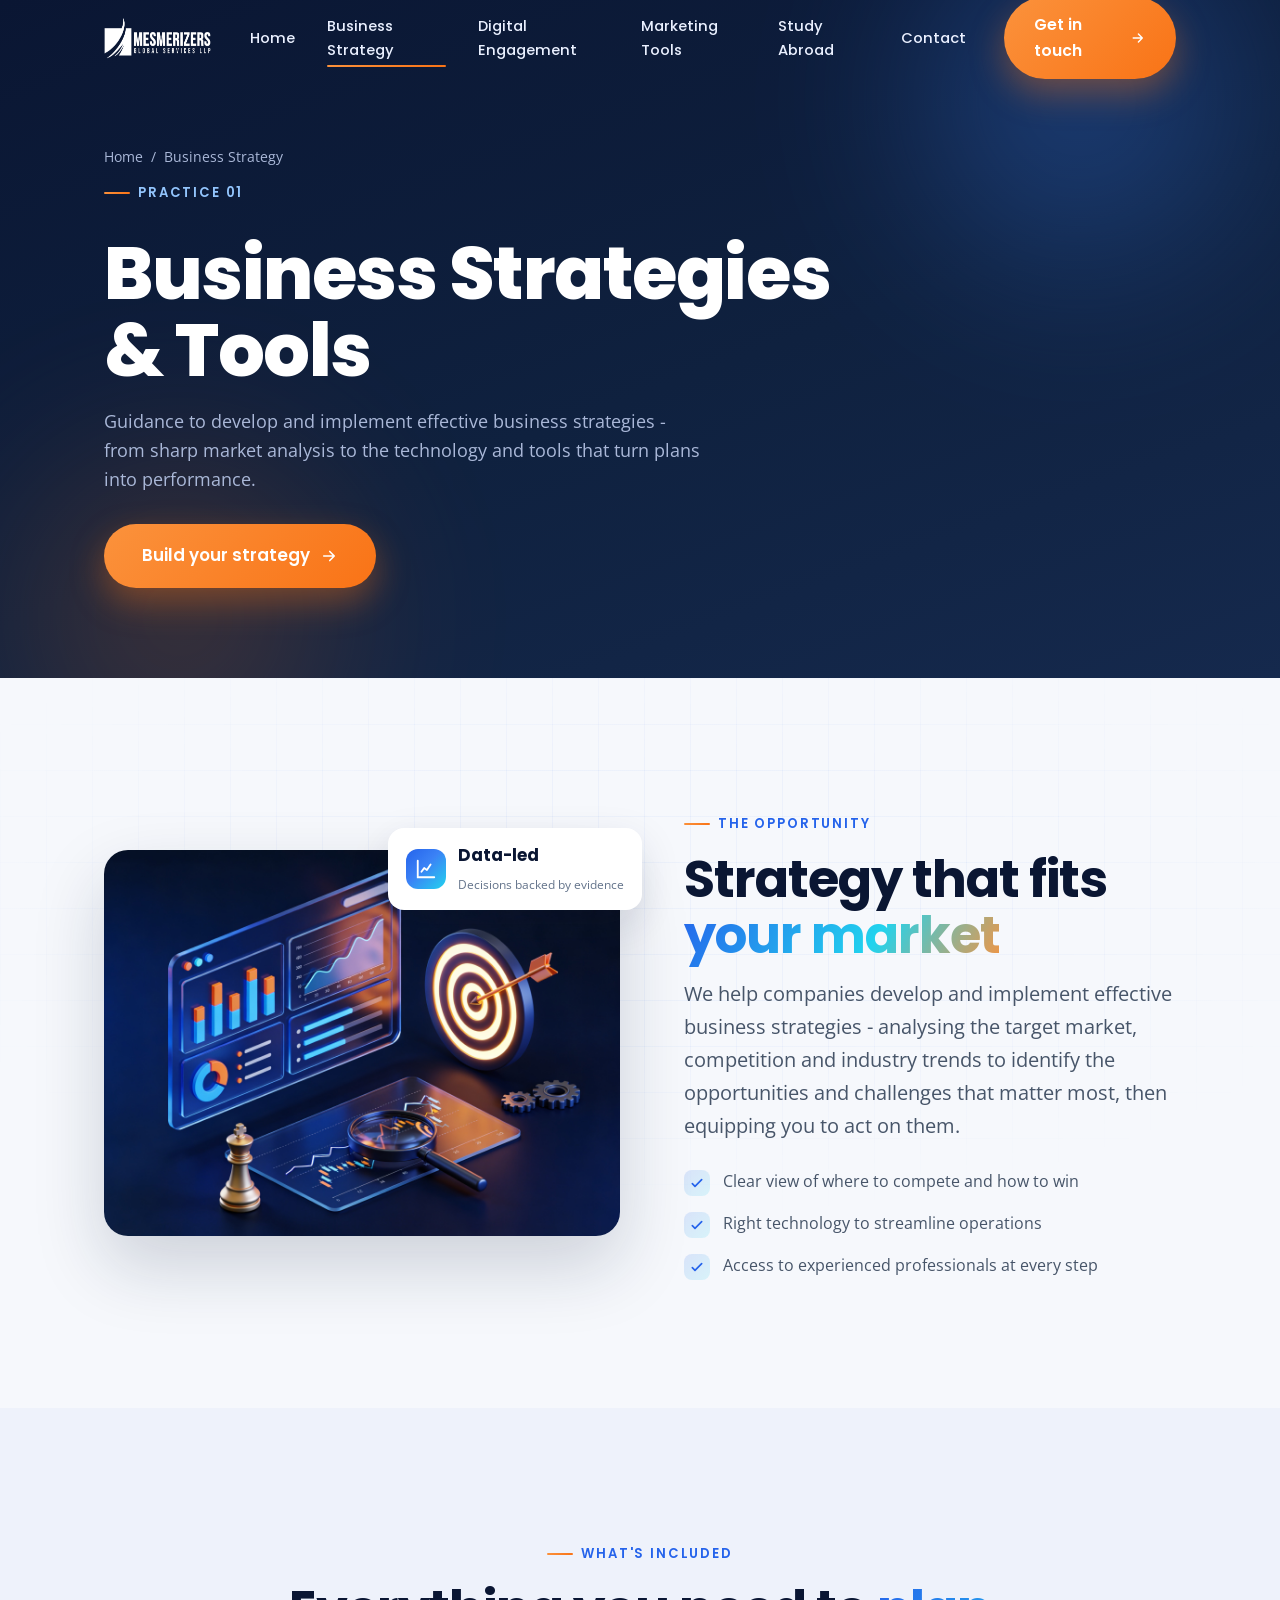
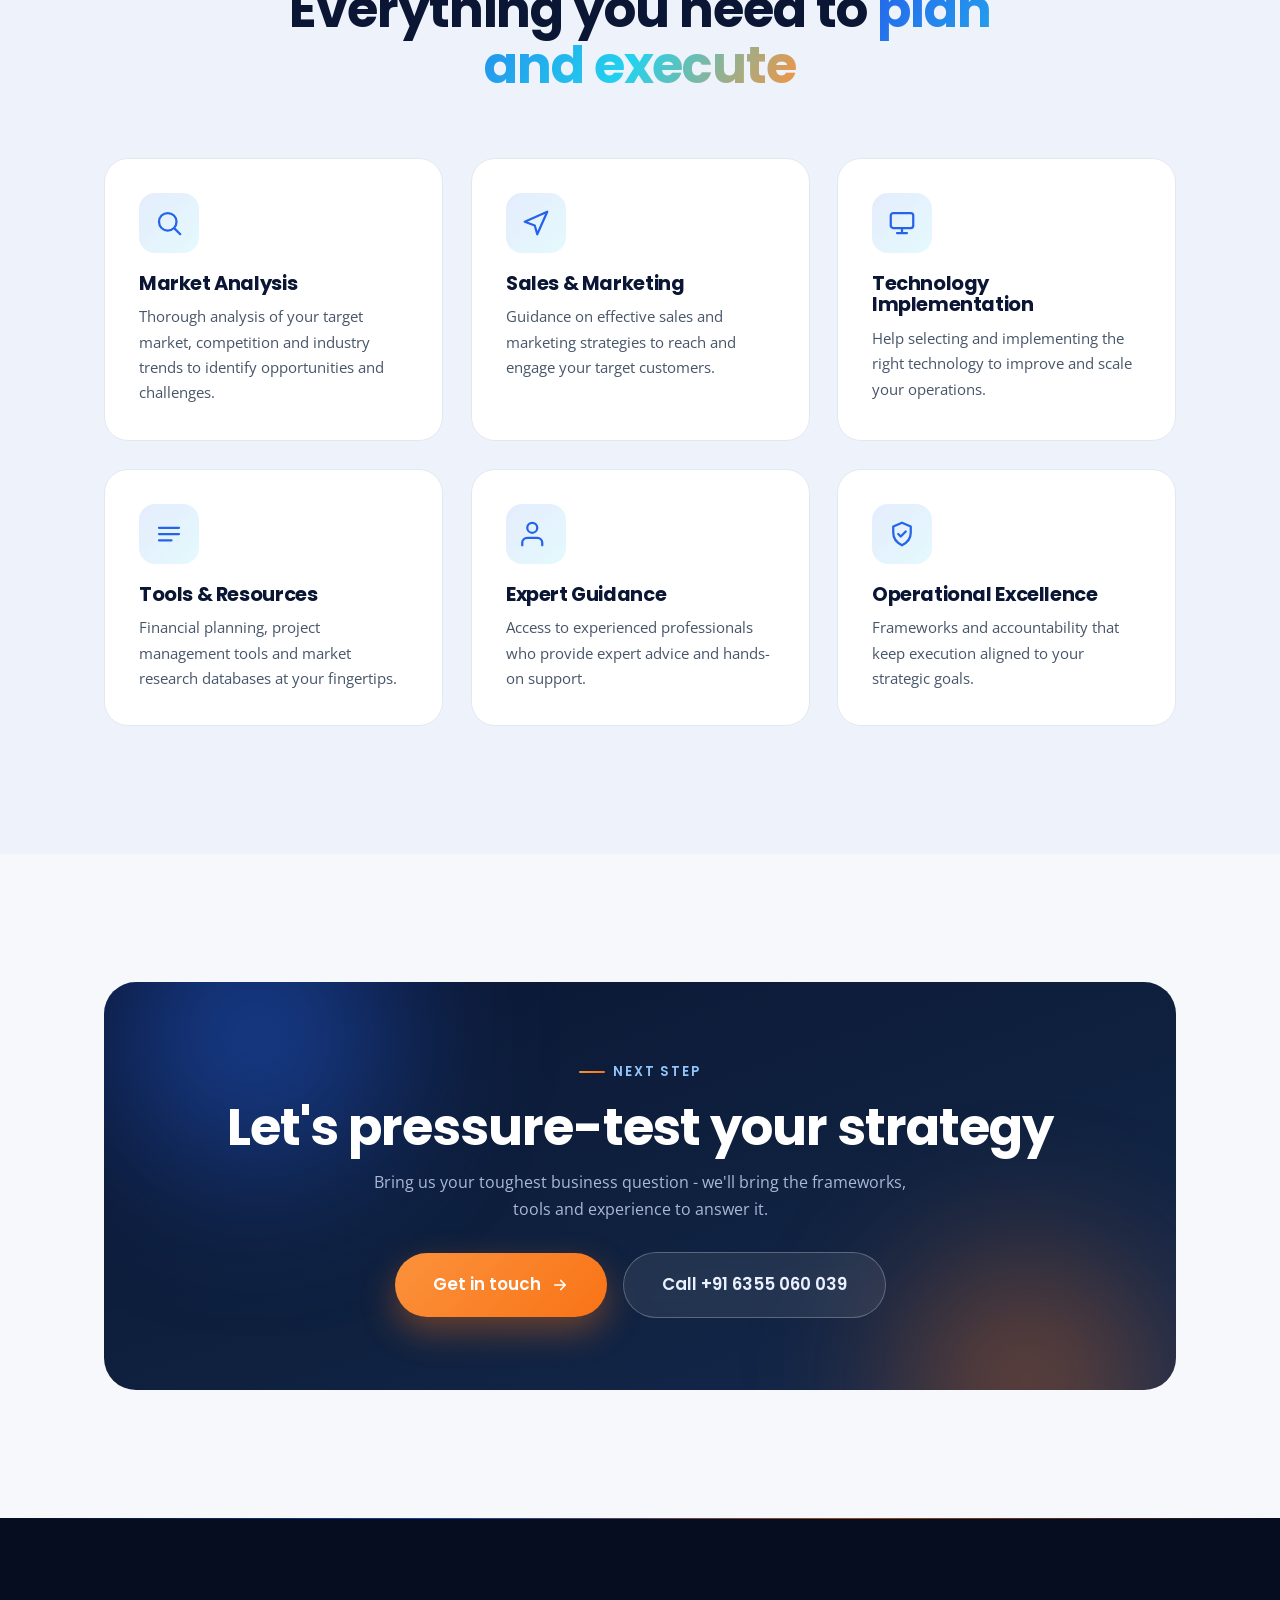
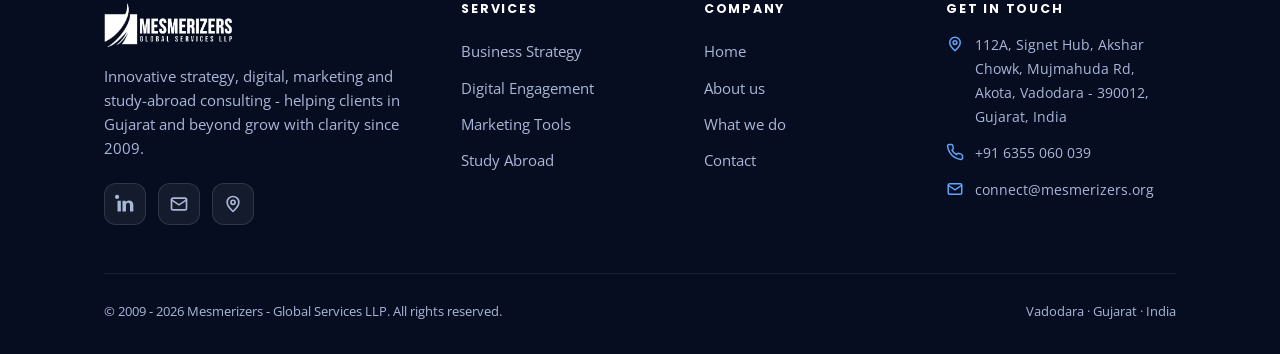
==== commit 978f7842: "Use original Mesmerizers logo (full, with name); drop separate text - Replace drawn mark + text span" ====
--- a/business-strategies.html
+++ b/business-strategies.html
@@ -6,7 +6,7 @@
 <title>Business Strategies &amp; Tools | Mesmerizers - Global Services LLP</title>
 <meta name="description" content="Market analysis, sales & marketing direction, technology implementation, and the tools and expert guidance to build and execute effective business strategies." />
 <meta name="theme-color" content="#0a1633" />
-<link rel="icon" href="assets/img/logo-mark.svg" type="image/svg+xml" />
+<link rel="icon" href="assets/img/logo-icon.png" type="image/png" />
 <link rel="preconnect" href="https://fonts.googleapis.com" />
 <link rel="preconnect" href="https://fonts.gstatic.com" crossorigin />
 <link rel="stylesheet" href="assets/css/styles.css" />
@@ -14,11 +14,10 @@
 <body>
 <div class="scroll-prog"></div>
 
-<header class="nav" id="nav">
+<header class="nav on-dark" id="nav">
   <div class="nav__inner">
     <a class="brand" href="index.html" aria-label="Mesmerizers home">
-      <img class="brand__mark" src="assets/img/logo-mark.svg" alt="Mesmerizers logo" />
-      <span>Mesmerizers<small>Global Services LLP</small></span>
+      <img class="brand__logo" src="assets/img/logo.png" alt="Mesmerizers - Global Services LLP" />
     </a>
     <nav class="nav__links" aria-label="Primary">
       <a href="index.html">Home</a><a href="business-strategies.html">Business Strategy</a><a href="digital-engagement.html">Digital Engagement</a><a href="marketing-tools.html">Marketing Tools</a><a href="study-abroad.html">Study Abroad</a><a href="contact.html">Contact</a>
@@ -95,7 +94,7 @@
   <div class="container">
     <div class="footer__grid">
       <div class="footer__about">
-        <a class="brand" href="index.html"><img class="brand__mark" src="assets/img/logo-mark.svg" alt="Mesmerizers logo" /><span>Mesmerizers<small>Global Services LLP</small></span></a>
+        <a class="brand" href="index.html"><img class="brand__logo" src="assets/img/logo.png" alt="Mesmerizers - Global Services LLP" /></a>
         <p>Innovative strategy, digital, marketing and study-abroad consulting - helping clients in Gujarat and beyond grow with clarity since 2009.</p>
         <div class="socials">
           <a href="https://www.linkedin.com/in/meet-shukla-b6314b17/" target="_blank" rel="noopener" aria-label="LinkedIn"><svg viewBox="0 0 24 24" fill="currentColor"><path d="M4.98 3.5A2.5 2.5 0 102.5 6 2.5 2.5 0 004.98 3.5zM3 8h4v13H3zM9 8h3.8v1.8h.05a4.17 4.17 0 013.75-2.06C20.4 7.74 22 9.8 22 13.4V21h-4v-6.8c0-1.62-.03-3.7-2.25-3.7s-2.6 1.76-2.6 3.58V21H9z"/></svg></a>
--- a/assets/css/styles.css
+++ b/assets/css/styles.css
@@ -153,11 +153,15 @@
 .nav__inner { width: 100%; max-width: var(--container); margin-inline: auto; padding-inline: var(--gutter);
   display: flex; align-items: center; justify-content: space-between; gap: 24px; }
 .nav.scrolled { background: rgba(255, 255, 255, .82); backdrop-filter: blur(16px) saturate(160%); box-shadow: 0 6px 28px rgba(15, 33, 63, .08); height: 66px; }
-.brand { display: flex; align-items: center; gap: 11px; font-family: var(--font-head); font-weight: 700; font-size: 1.28rem; color: var(--navy-900); letter-spacing: -.02em; }
+.brand { display: flex; align-items: center; gap: 11px; }
 .brand__mark { width: 38px; height: 38px; flex: none; }
-.brand small { display: block; font-family: var(--font-body); font-weight: 500; font-size: .6rem; letter-spacing: .22em; text-transform: uppercase; color: var(--text-mute); margin-top: -3px; }
-.nav.on-dark .brand, .nav.on-dark .nav__links a { color: var(--on-dark); }
-.nav.on-dark.scrolled .brand, .nav.on-dark.scrolled .nav__links a { color: var(--navy-900); }
+.brand__logo { height: 42px; width: auto; display: block; transition: filter var(--t), height var(--t); }
+.nav.scrolled .brand__logo { height: 36px; }
+/* Dark backgrounds: render logo in clean white; restore full colour on light/scrolled nav */
+.nav.on-dark .brand__logo { filter: brightness(0) invert(1); }
+.nav.on-dark.scrolled .brand__logo { filter: none; }
+.nav.on-dark .nav__links a { color: var(--on-dark); }
+.nav.on-dark.scrolled .nav__links a { color: var(--navy-900); }
 
 .nav__links { display: flex; align-items: center; gap: 4px; }
 .nav__links a {
@@ -402,7 +406,7 @@
 @media (max-width: 860px) { .footer__grid { grid-template-columns: 1fr 1fr; } }
 @media (max-width: 520px) { .footer__grid { grid-template-columns: 1fr; } }
 .footer .brand { color: #fff; margin-bottom: 16px; }
-.footer .brand small { color: var(--on-dark-soft); }
+.footer .brand__logo { height: 46px; filter: brightness(0) invert(1); }
 .footer__about p { font-size: .92rem; color: var(--on-dark-soft); max-width: 320px; }
 .footer h5 { font-family: var(--font-head); color: #fff; font-size: .78rem; letter-spacing: .14em; text-transform: uppercase; margin-bottom: 18px; }
 .footer__links a { display: block; padding: 6px 0; font-size: .92rem; color: var(--on-dark-soft); transition: color var(--t), transform var(--t); }
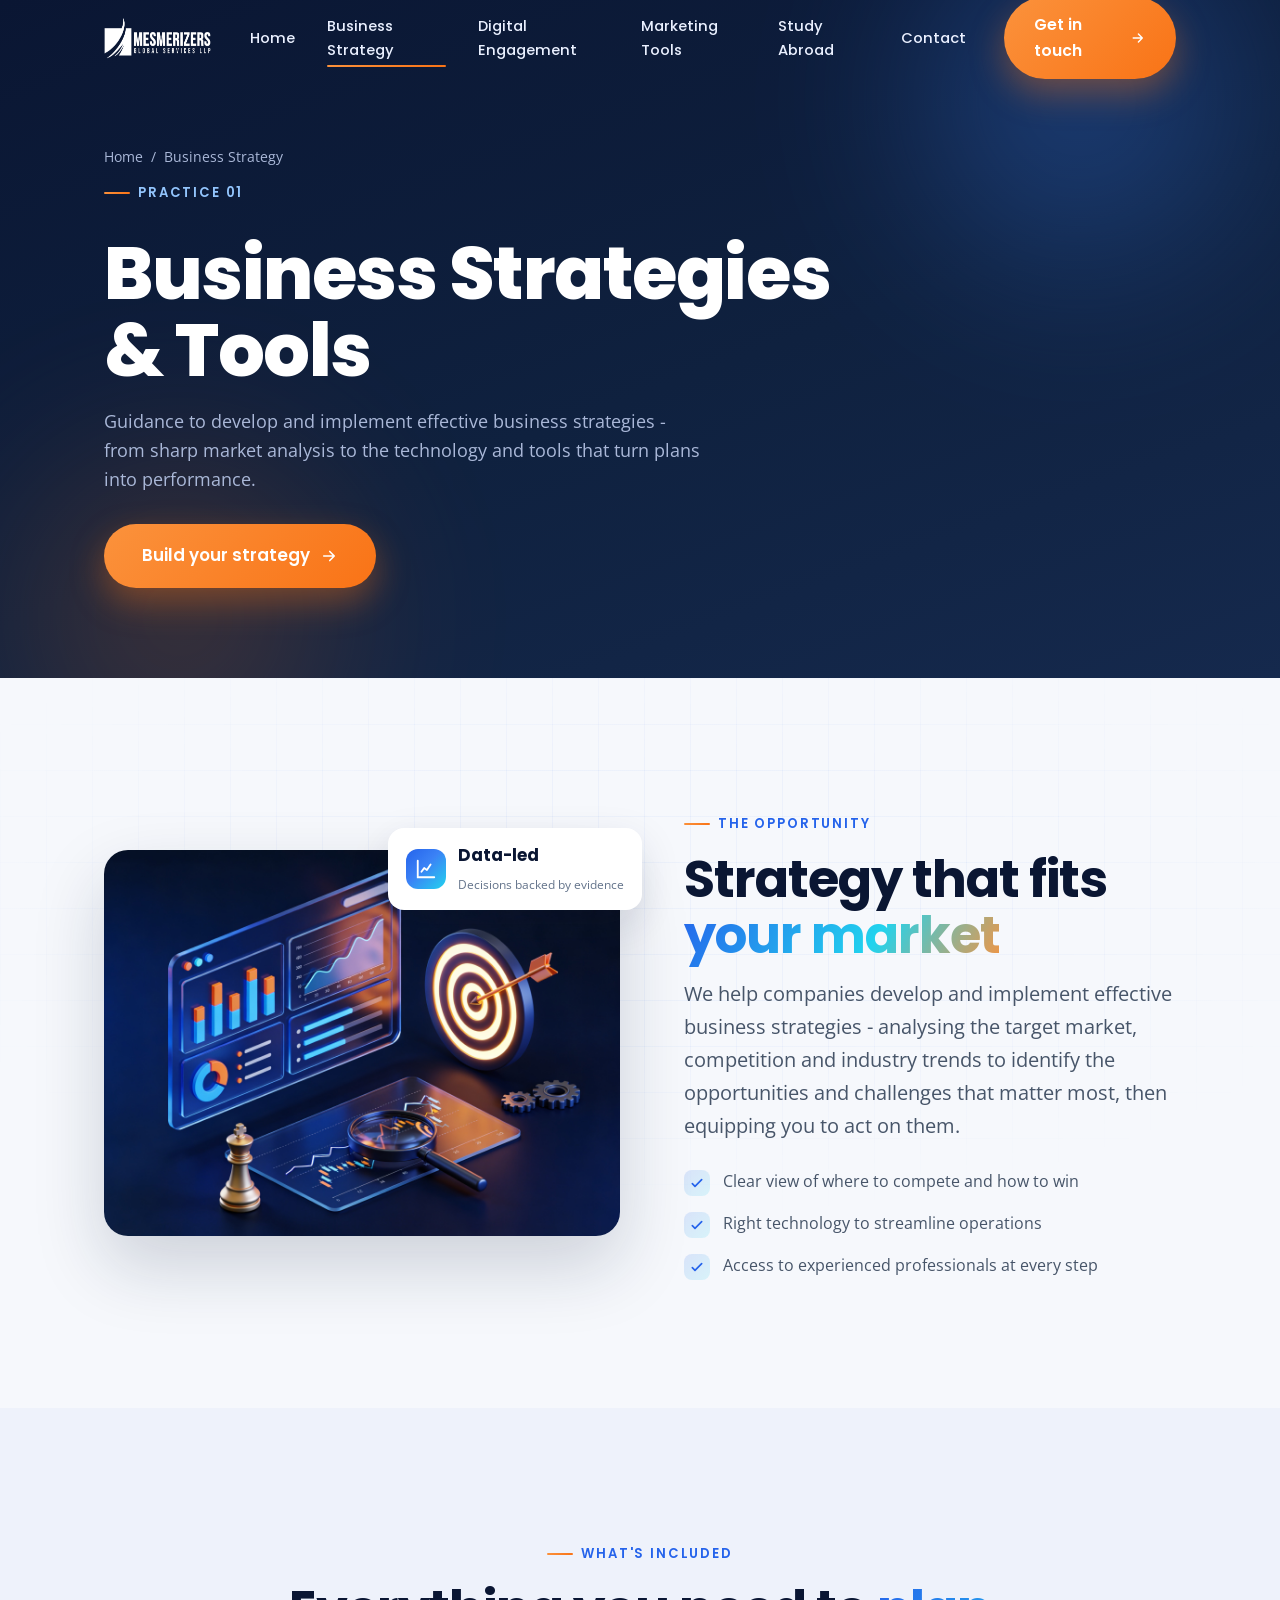
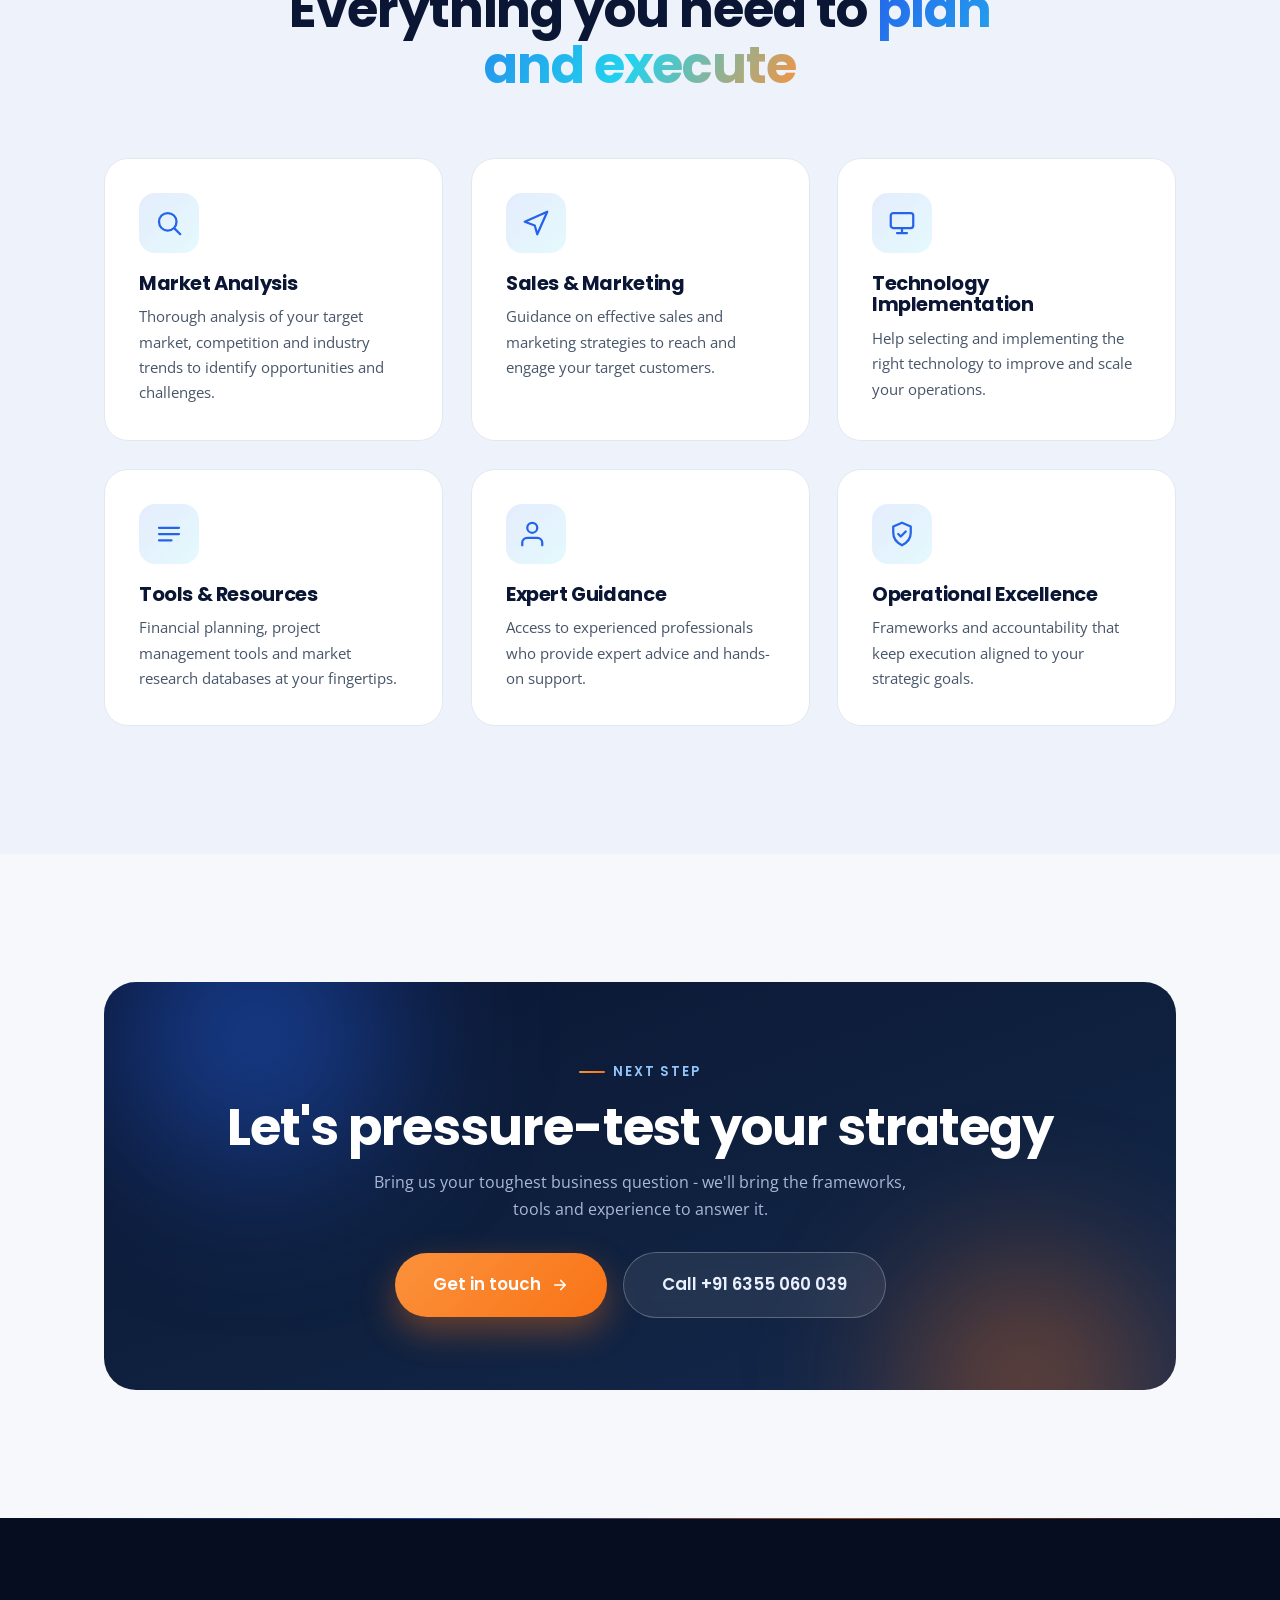
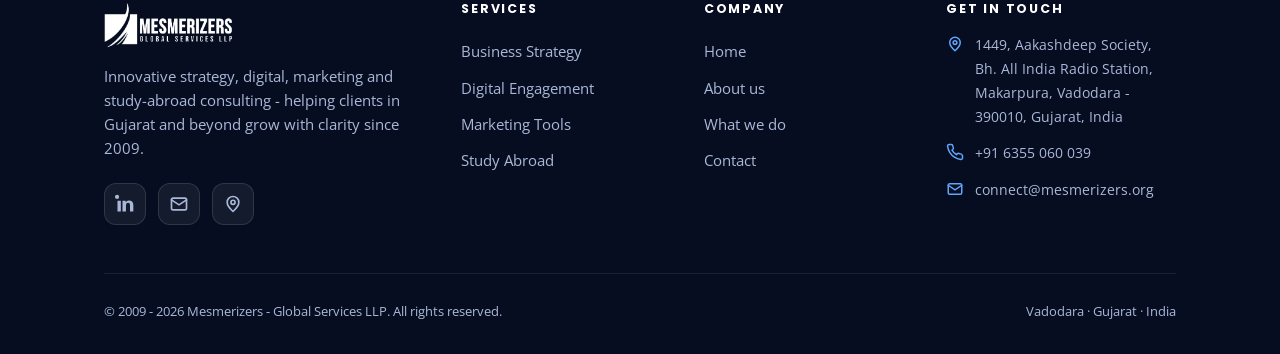
==== commit 6317dad0: "Update office address to Aakashdeep Society, Makarpura, Vadodara 390010 Co-Authored-By: Claude Opus " ====
--- a/business-strategies.html
+++ b/business-strategies.html
@@ -105,7 +105,7 @@
       <div><h5>Services</h5><nav class="footer__links"><a href="business-strategies.html">Business Strategy</a><a href="digital-engagement.html">Digital Engagement</a><a href="marketing-tools.html">Marketing Tools</a><a href="study-abroad.html">Study Abroad</a></nav></div>
       <div><h5>Company</h5><nav class="footer__links"><a href="index.html">Home</a><a href="index.html#about">About us</a><a href="index.html#services">What we do</a><a href="contact.html">Contact</a></nav></div>
       <div><h5>Get in touch</h5><ul class="footer__contact">
-        <li><svg viewBox="0 0 24 24" fill="none" stroke="currentColor" stroke-width="2"><path d="M12 21s7-6.2 7-11a7 7 0 10-14 0c0 4.8 7 11 7 11z" stroke-linejoin="round"/><circle cx="12" cy="10" r="2.5"/></svg><span>112A, Signet Hub, Akshar Chowk, Mujmahuda Rd, Akota, Vadodara - 390012, Gujarat, India</span></li>
+        <li><svg viewBox="0 0 24 24" fill="none" stroke="currentColor" stroke-width="2"><path d="M12 21s7-6.2 7-11a7 7 0 10-14 0c0 4.8 7 11 7 11z" stroke-linejoin="round"/><circle cx="12" cy="10" r="2.5"/></svg><span>1449, Aakashdeep Society, Bh. All India Radio Station, Makarpura, Vadodara - 390010, Gujarat, India</span></li>
         <li><svg viewBox="0 0 24 24" fill="none" stroke="currentColor" stroke-width="2"><path d="M22 16.9v3a2 2 0 01-2.2 2 19.8 19.8 0 01-8.6-3.1 19.5 19.5 0 01-6-6A19.8 19.8 0 012.1 4.2 2 2 0 014.1 2h3a2 2 0 012 1.7c.1.9.3 1.8.6 2.6a2 2 0 01-.5 2.1L8 9.5a16 16 0 006 6l1.1-1.1a2 2 0 012.1-.5c.8.3 1.7.5 2.6.6a2 2 0 011.7 2z" stroke-linejoin="round"/></svg><a href="tel:+916355060039">+91 6355 060 039</a></li>
         <li><svg viewBox="0 0 24 24" fill="none" stroke="currentColor" stroke-width="2"><rect x="3" y="5" width="18" height="14" rx="2"/><path d="M3 7l9 6 9-6" stroke-linecap="round"/></svg><a href="mailto:connect@mesmerizers.org">connect@mesmerizers.org</a></li>
       </ul></div>
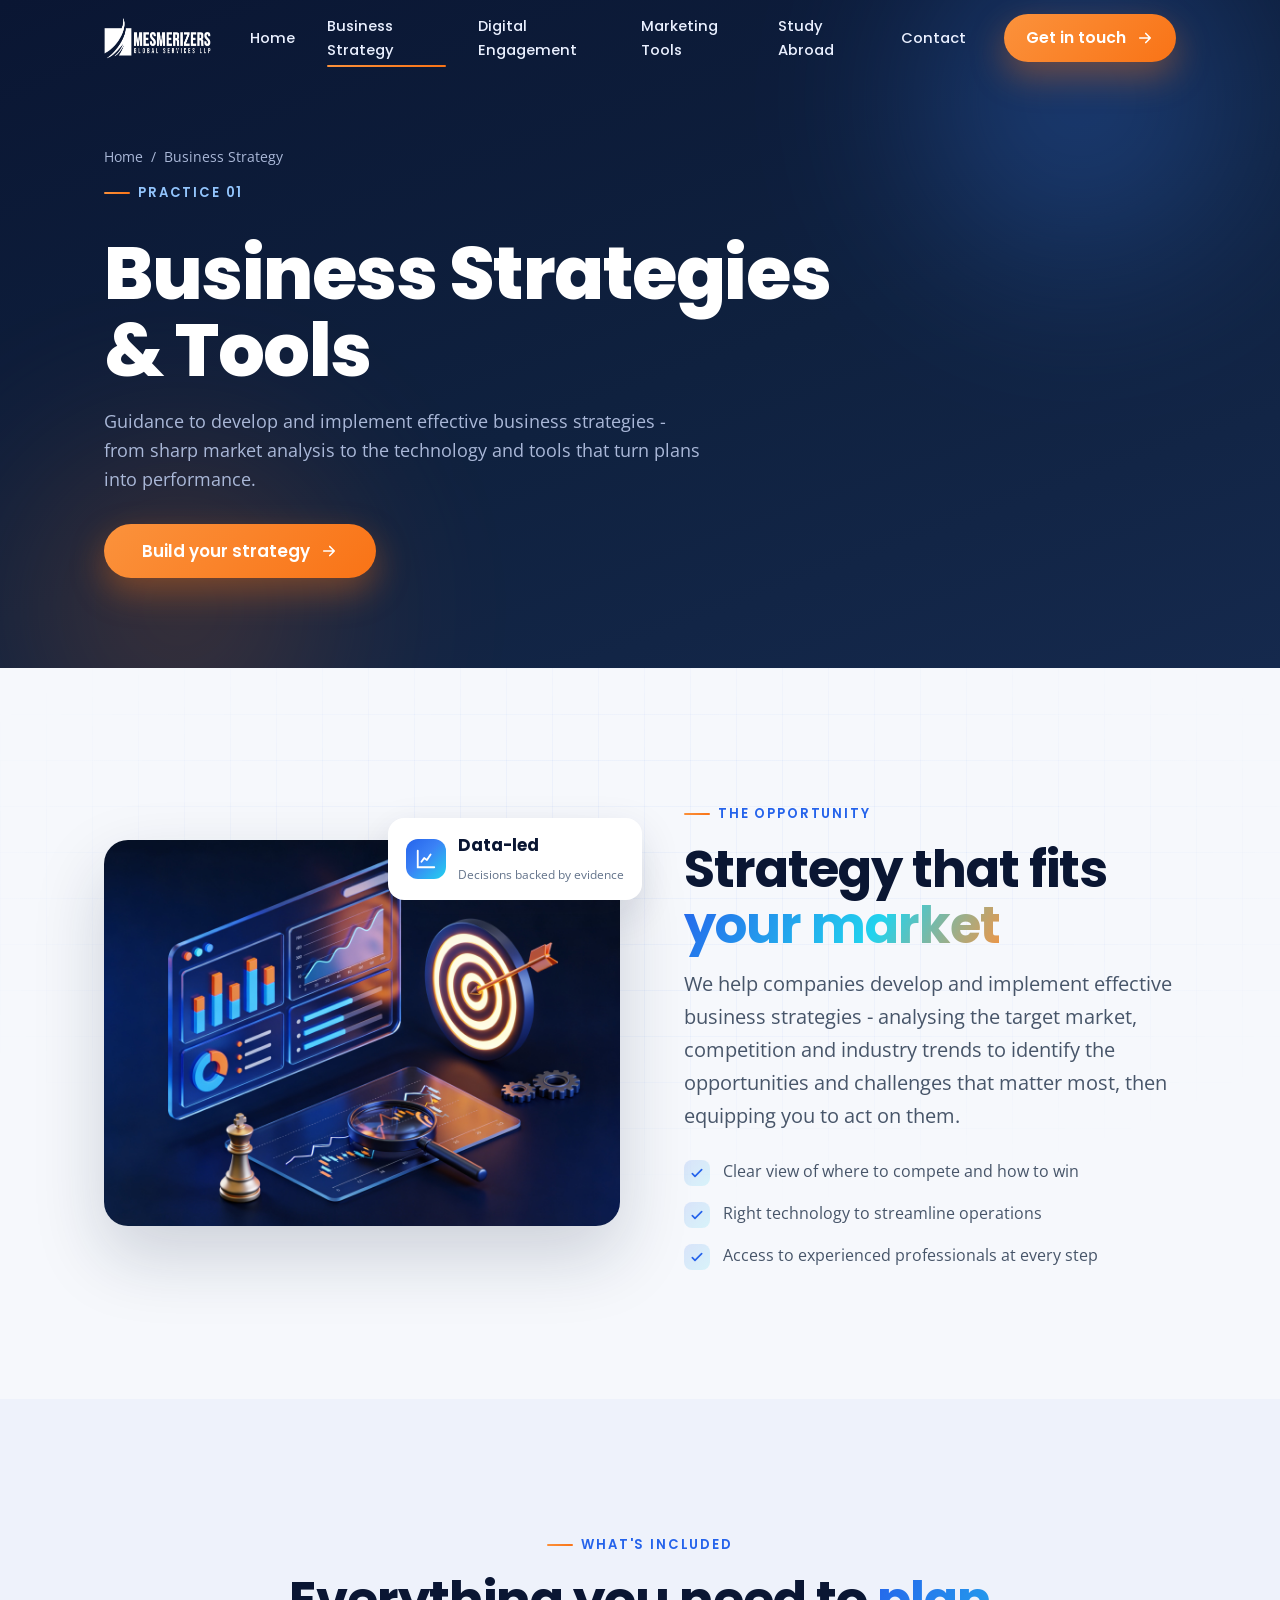
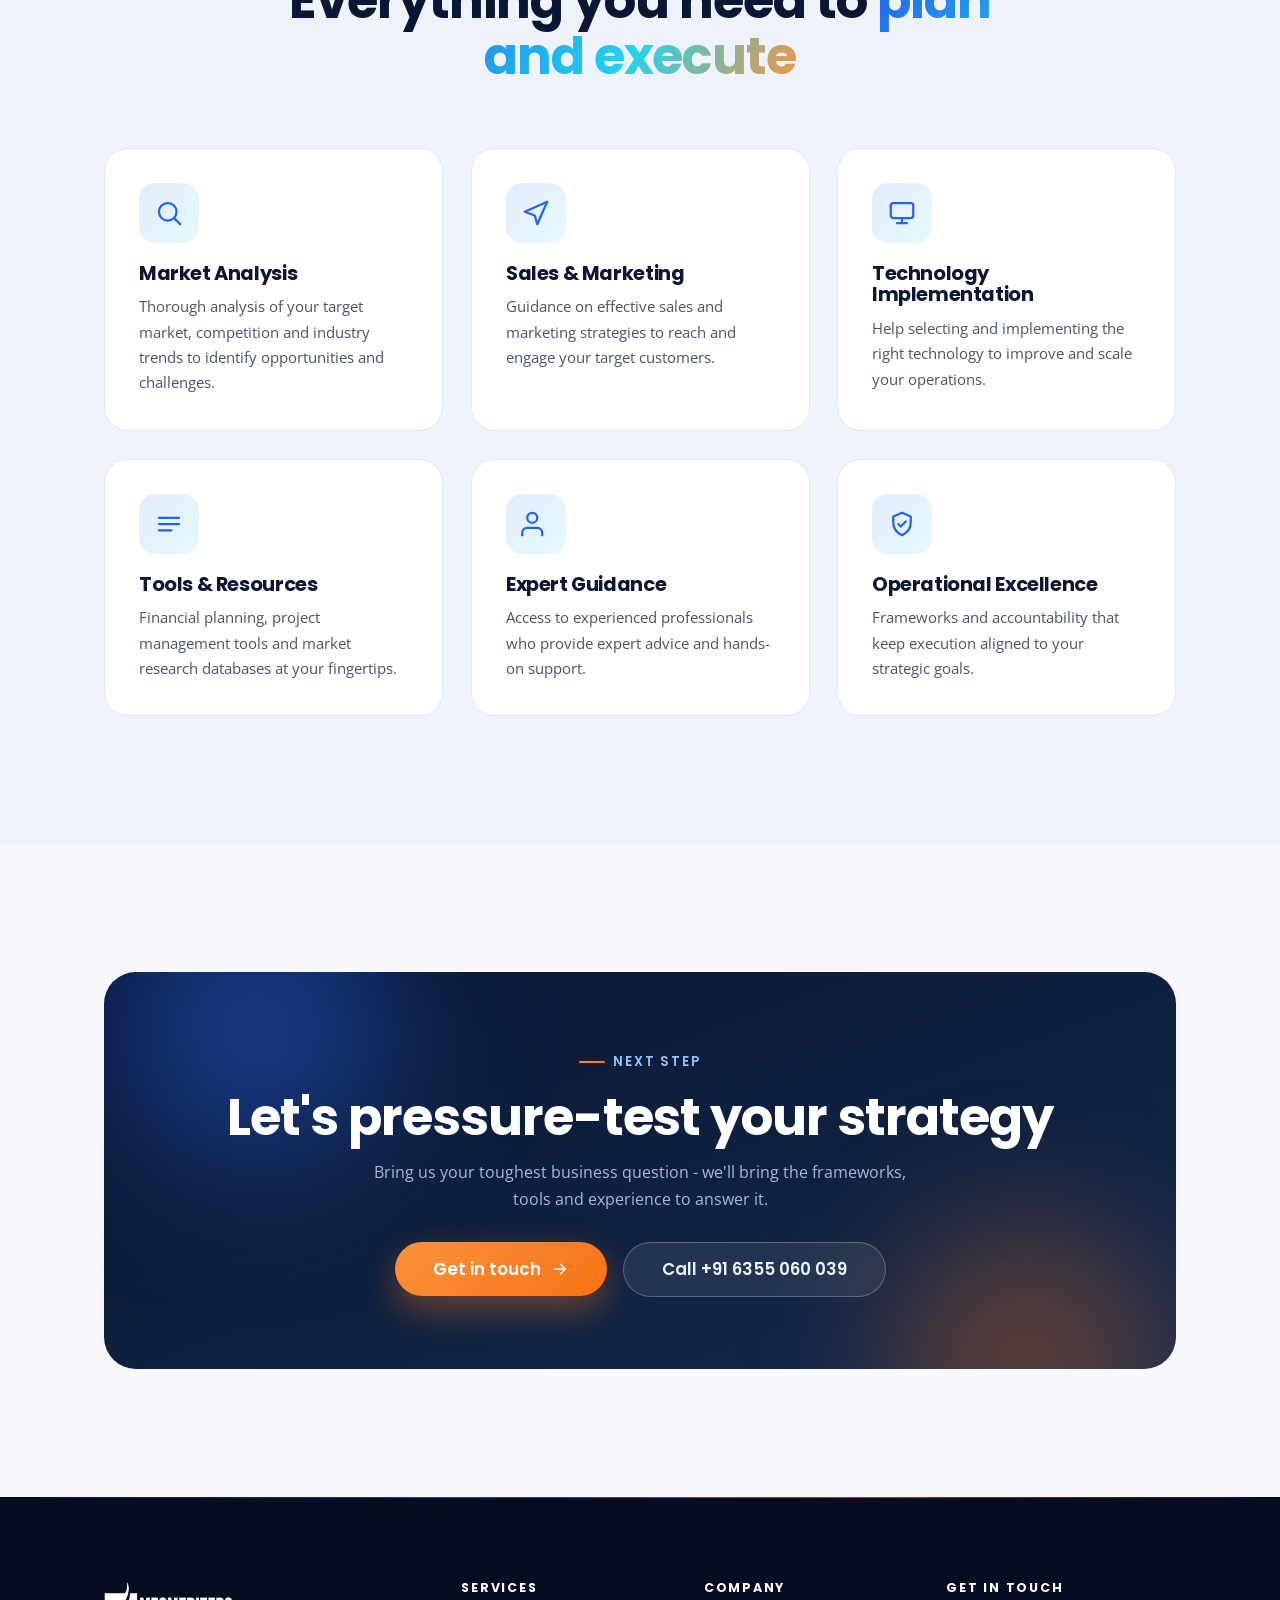
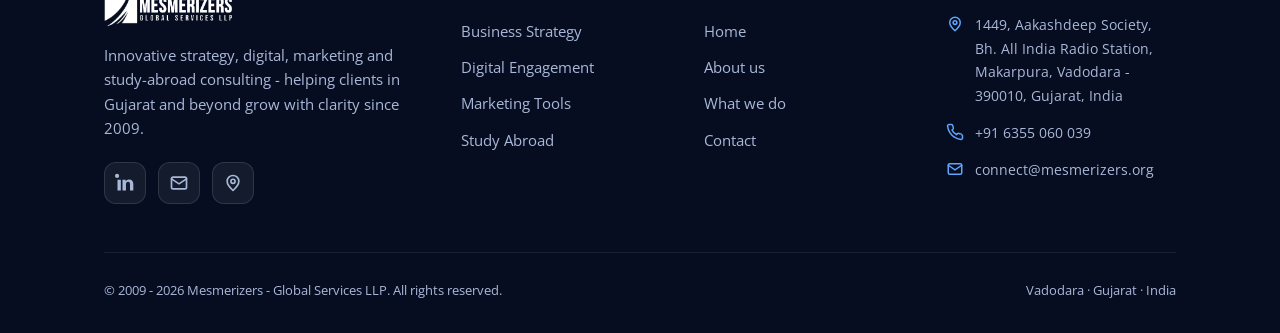
==== commit 587536ae: "Polish pass: fix nav CTA wrapping, button formatting, overflow, cache-busting - .btn white-space:now" ====
--- a/business-strategies.html
+++ b/business-strategies.html
@@ -9,7 +9,7 @@
 <link rel="icon" href="assets/img/logo-icon.png" type="image/png" />
 <link rel="preconnect" href="https://fonts.googleapis.com" />
 <link rel="preconnect" href="https://fonts.gstatic.com" crossorigin />
-<link rel="stylesheet" href="assets/css/styles.css" />
+<link rel="stylesheet" href="assets/css/styles.css?v=3" />
 </head>
 <body>
 <div class="scroll-prog"></div>
@@ -115,6 +115,6 @@
 </footer>
 
 <a href="#" class="totop" aria-label="Back to top"><svg viewBox="0 0 24 24" fill="none" stroke="currentColor" stroke-width="2.4"><path d="M12 19V5M6 11l6-6 6 6" stroke-linecap="round" stroke-linejoin="round"/></svg></a>
-<script src="assets/js/main.js"></script>
+<script src="assets/js/main.js?v=3"></script>
 </body>
 </html>
--- a/assets/css/styles.css
+++ b/assets/css/styles.css
@@ -71,7 +71,7 @@
 /* ---------- Reset ---------- */
 *, *::before, *::after { box-sizing: border-box; }
 * { margin: 0; }
-html { scroll-behavior: smooth; -webkit-text-size-adjust: 100%; }
+html { scroll-behavior: smooth; -webkit-text-size-adjust: 100%; overflow-x: hidden; }
 body {
   font-family: var(--font-body);
   color: var(--text);
@@ -125,10 +125,11 @@
   padding: var(--pad);
   font-family: var(--font-head); font-weight: 600; font-size: .98rem;
   border-radius: 100px; position: relative; overflow: hidden;
+  white-space: nowrap; line-height: 1; text-align: center;
   transition: transform var(--t-fast) var(--ease), box-shadow var(--t) var(--ease), background var(--t);
   will-change: transform;
 }
-.btn svg { width: 18px; height: 18px; transition: transform var(--t) var(--ease); }
+.btn svg { width: 18px; height: 18px; flex: none; transition: transform var(--t) var(--ease); }
 .btn:hover { transform: translateY(-3px); }
 .btn:active { transform: translateY(-1px); }
 .btn:hover svg { transform: translateX(4px); }
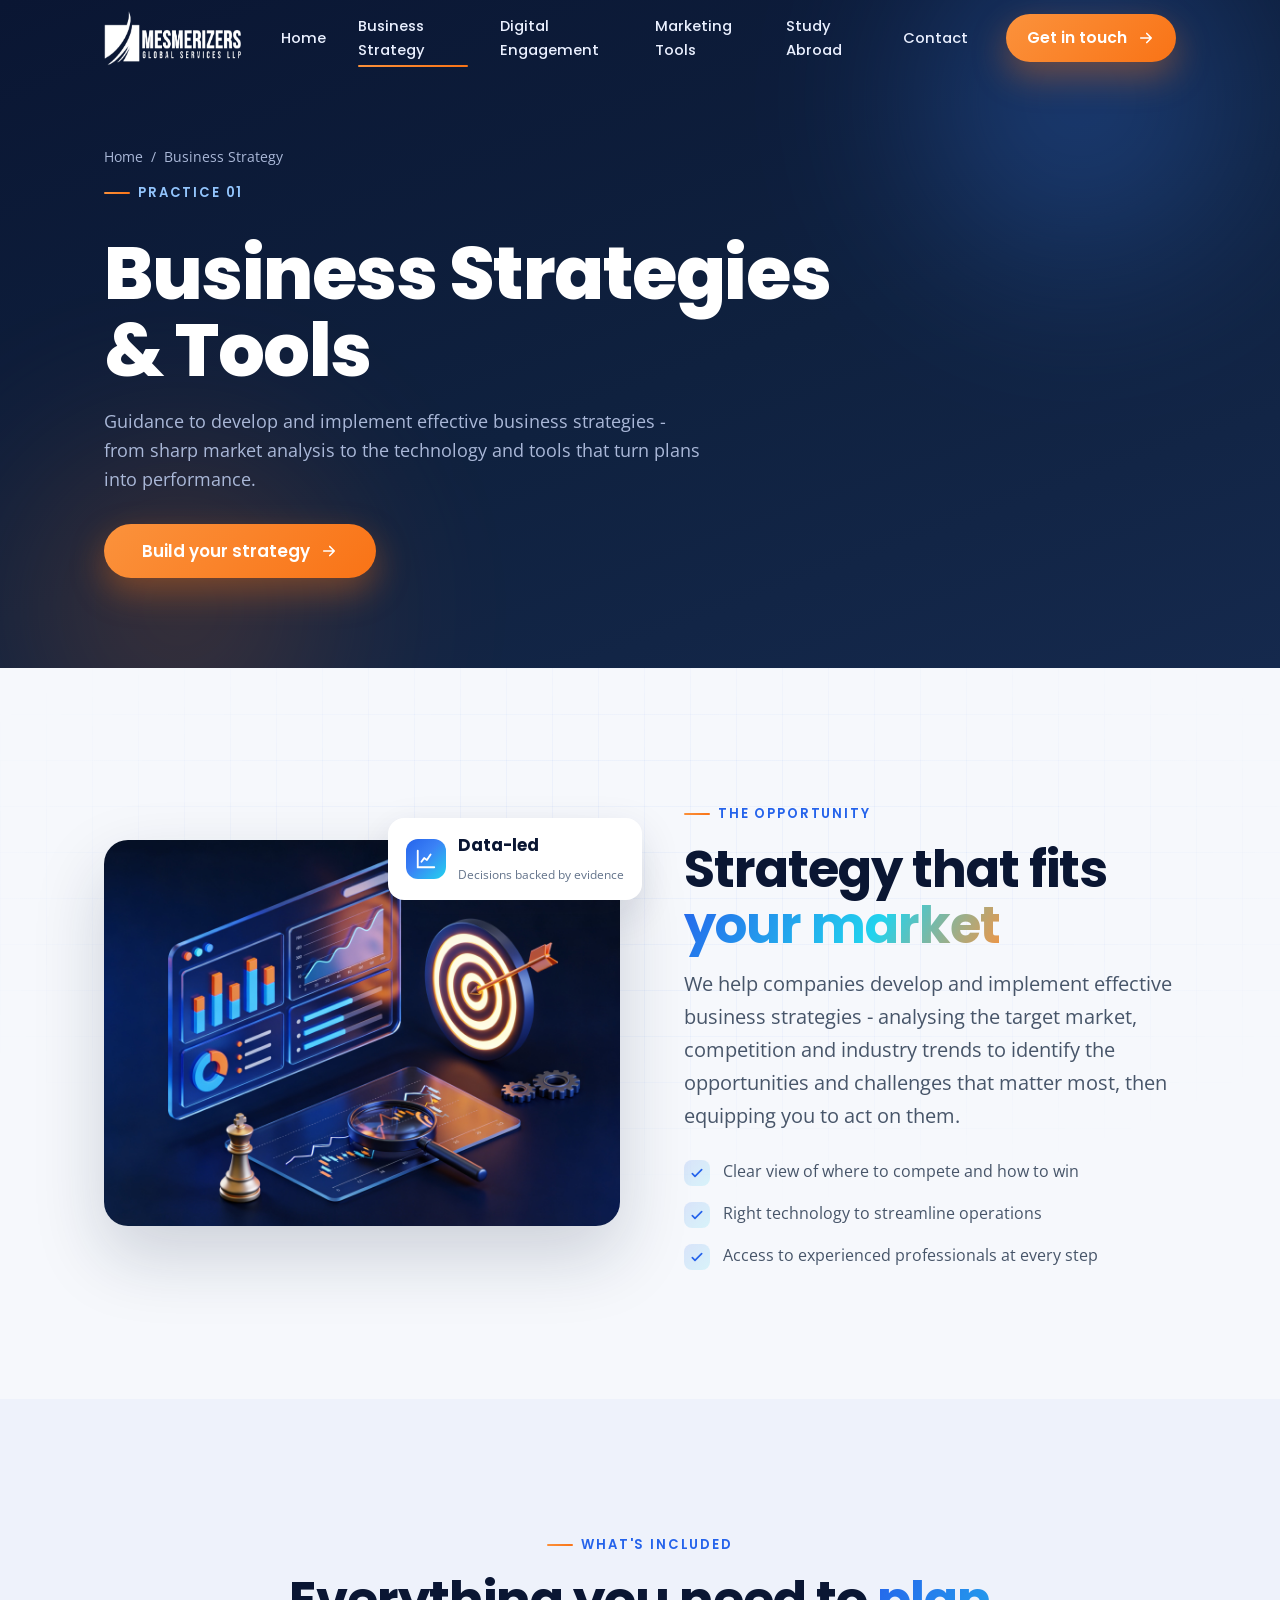
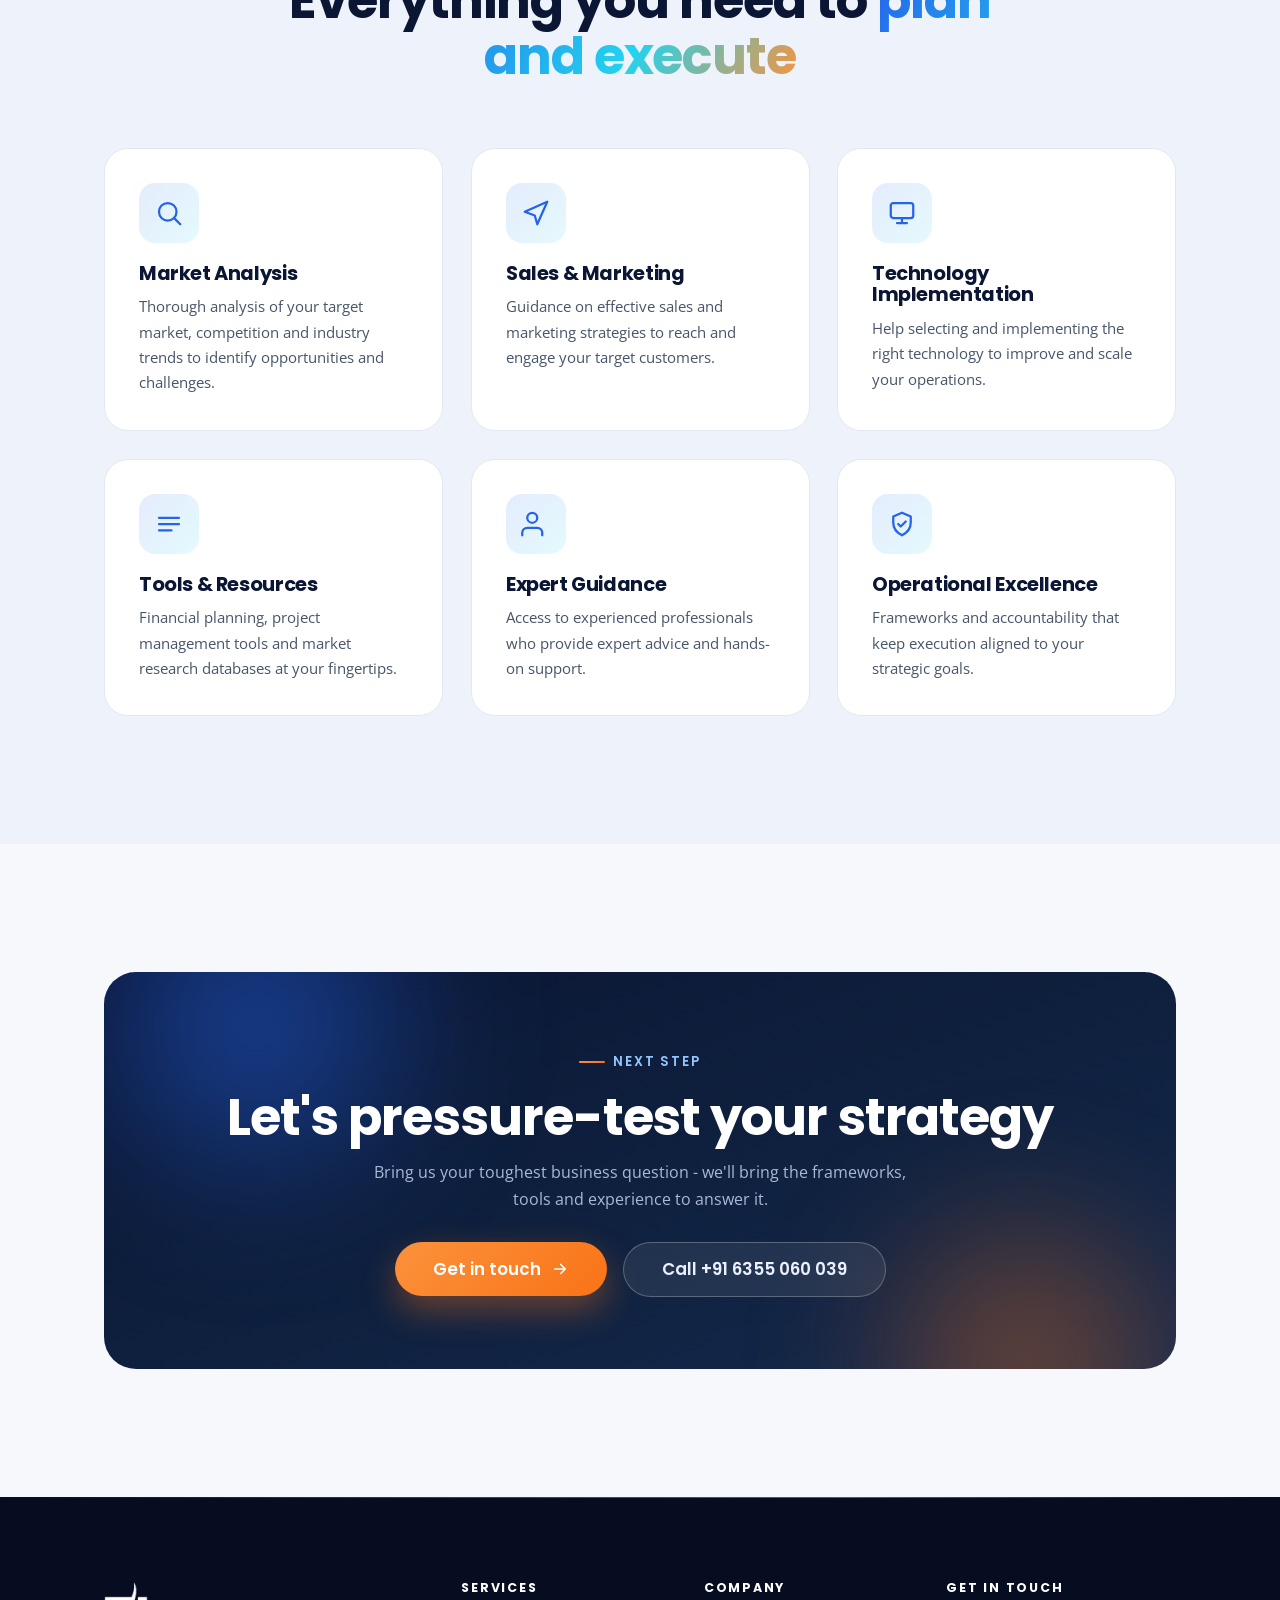
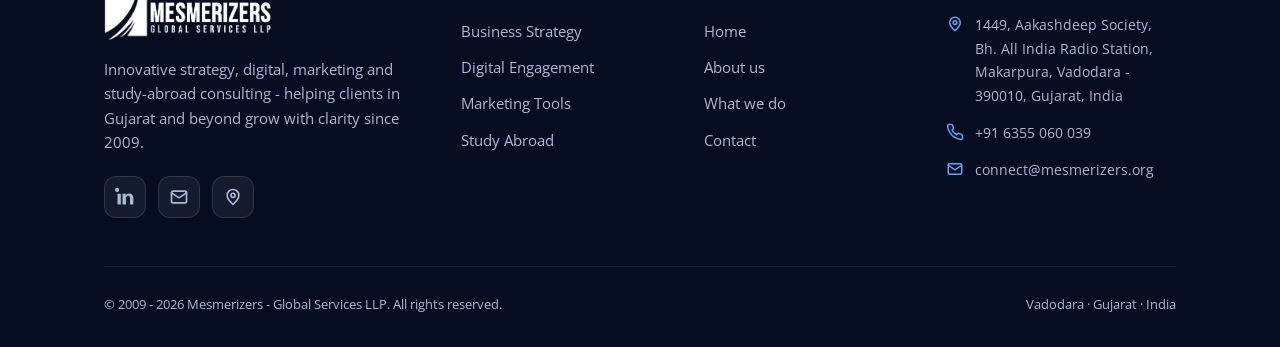
==== commit 964f5798: "Increase logo size in header and footer - Header: 56px (46px scrolled), Footer: 60px - Bump asset ve" ====
--- a/business-strategies.html
+++ b/business-strategies.html
@@ -9,7 +9,7 @@
 <link rel="icon" href="assets/img/logo-icon.png" type="image/png" />
 <link rel="preconnect" href="https://fonts.googleapis.com" />
 <link rel="preconnect" href="https://fonts.gstatic.com" crossorigin />
-<link rel="stylesheet" href="assets/css/styles.css?v=3" />
+<link rel="stylesheet" href="assets/css/styles.css?v=4" />
 </head>
 <body>
 <div class="scroll-prog"></div>
@@ -115,6 +115,6 @@
 </footer>
 
 <a href="#" class="totop" aria-label="Back to top"><svg viewBox="0 0 24 24" fill="none" stroke="currentColor" stroke-width="2.4"><path d="M12 19V5M6 11l6-6 6 6" stroke-linecap="round" stroke-linejoin="round"/></svg></a>
-<script src="assets/js/main.js?v=3"></script>
+<script src="assets/js/main.js?v=4"></script>
 </body>
 </html>
--- a/assets/css/styles.css
+++ b/assets/css/styles.css
@@ -156,8 +156,8 @@
 .nav.scrolled { background: rgba(255, 255, 255, .82); backdrop-filter: blur(16px) saturate(160%); box-shadow: 0 6px 28px rgba(15, 33, 63, .08); height: 66px; }
 .brand { display: flex; align-items: center; gap: 11px; }
 .brand__mark { width: 38px; height: 38px; flex: none; }
-.brand__logo { height: 42px; width: auto; display: block; transition: filter var(--t), height var(--t); }
-.nav.scrolled .brand__logo { height: 36px; }
+.brand__logo { height: 56px; width: auto; display: block; transition: filter var(--t), height var(--t); }
+.nav.scrolled .brand__logo { height: 46px; }
 /* Dark backgrounds: render logo in clean white; restore full colour on light/scrolled nav */
 .nav.on-dark .brand__logo { filter: brightness(0) invert(1); }
 .nav.on-dark.scrolled .brand__logo { filter: none; }
@@ -407,7 +407,7 @@
 @media (max-width: 860px) { .footer__grid { grid-template-columns: 1fr 1fr; } }
 @media (max-width: 520px) { .footer__grid { grid-template-columns: 1fr; } }
 .footer .brand { color: #fff; margin-bottom: 16px; }
-.footer .brand__logo { height: 46px; filter: brightness(0) invert(1); }
+.footer .brand__logo { height: 60px; filter: brightness(0) invert(1); }
 .footer__about p { font-size: .92rem; color: var(--on-dark-soft); max-width: 320px; }
 .footer h5 { font-family: var(--font-head); color: #fff; font-size: .78rem; letter-spacing: .14em; text-transform: uppercase; margin-bottom: 18px; }
 .footer__links a { display: block; padding: 6px 0; font-size: .92rem; color: var(--on-dark-soft); transition: color var(--t), transform var(--t); }
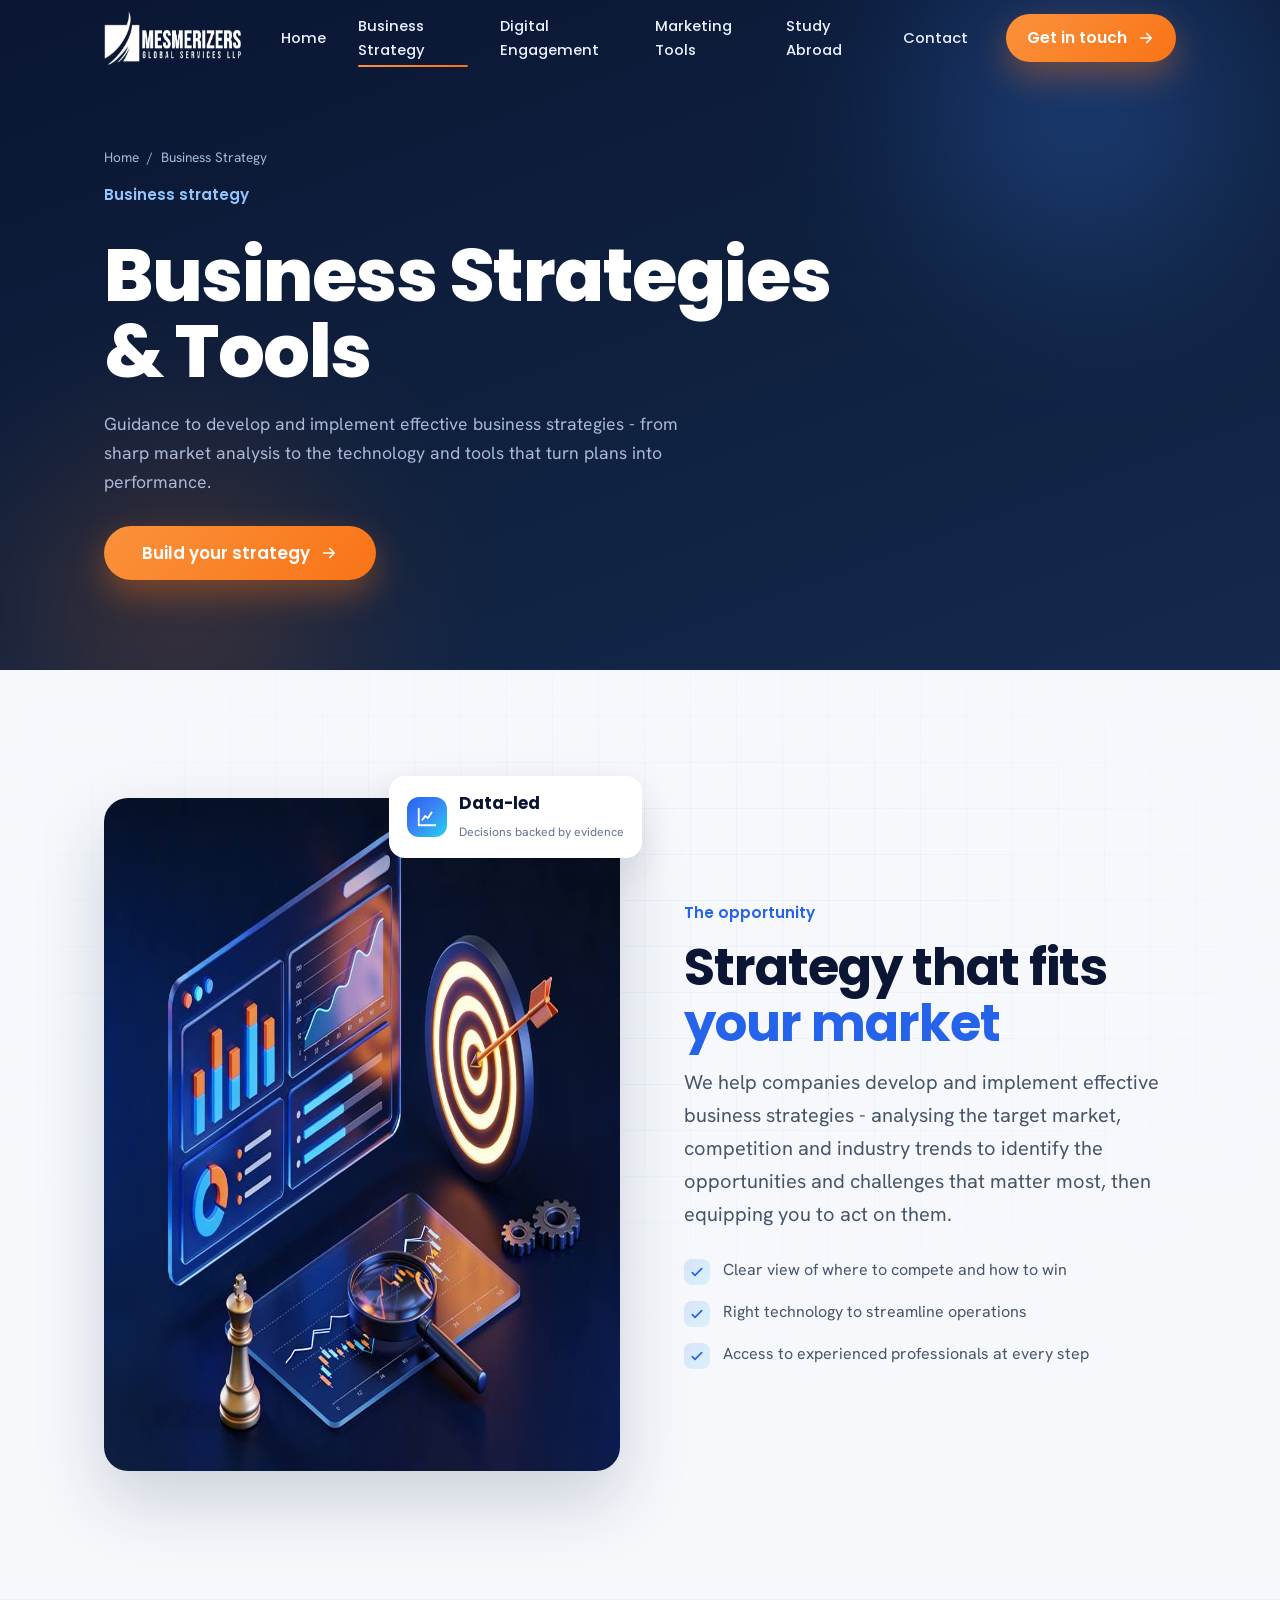
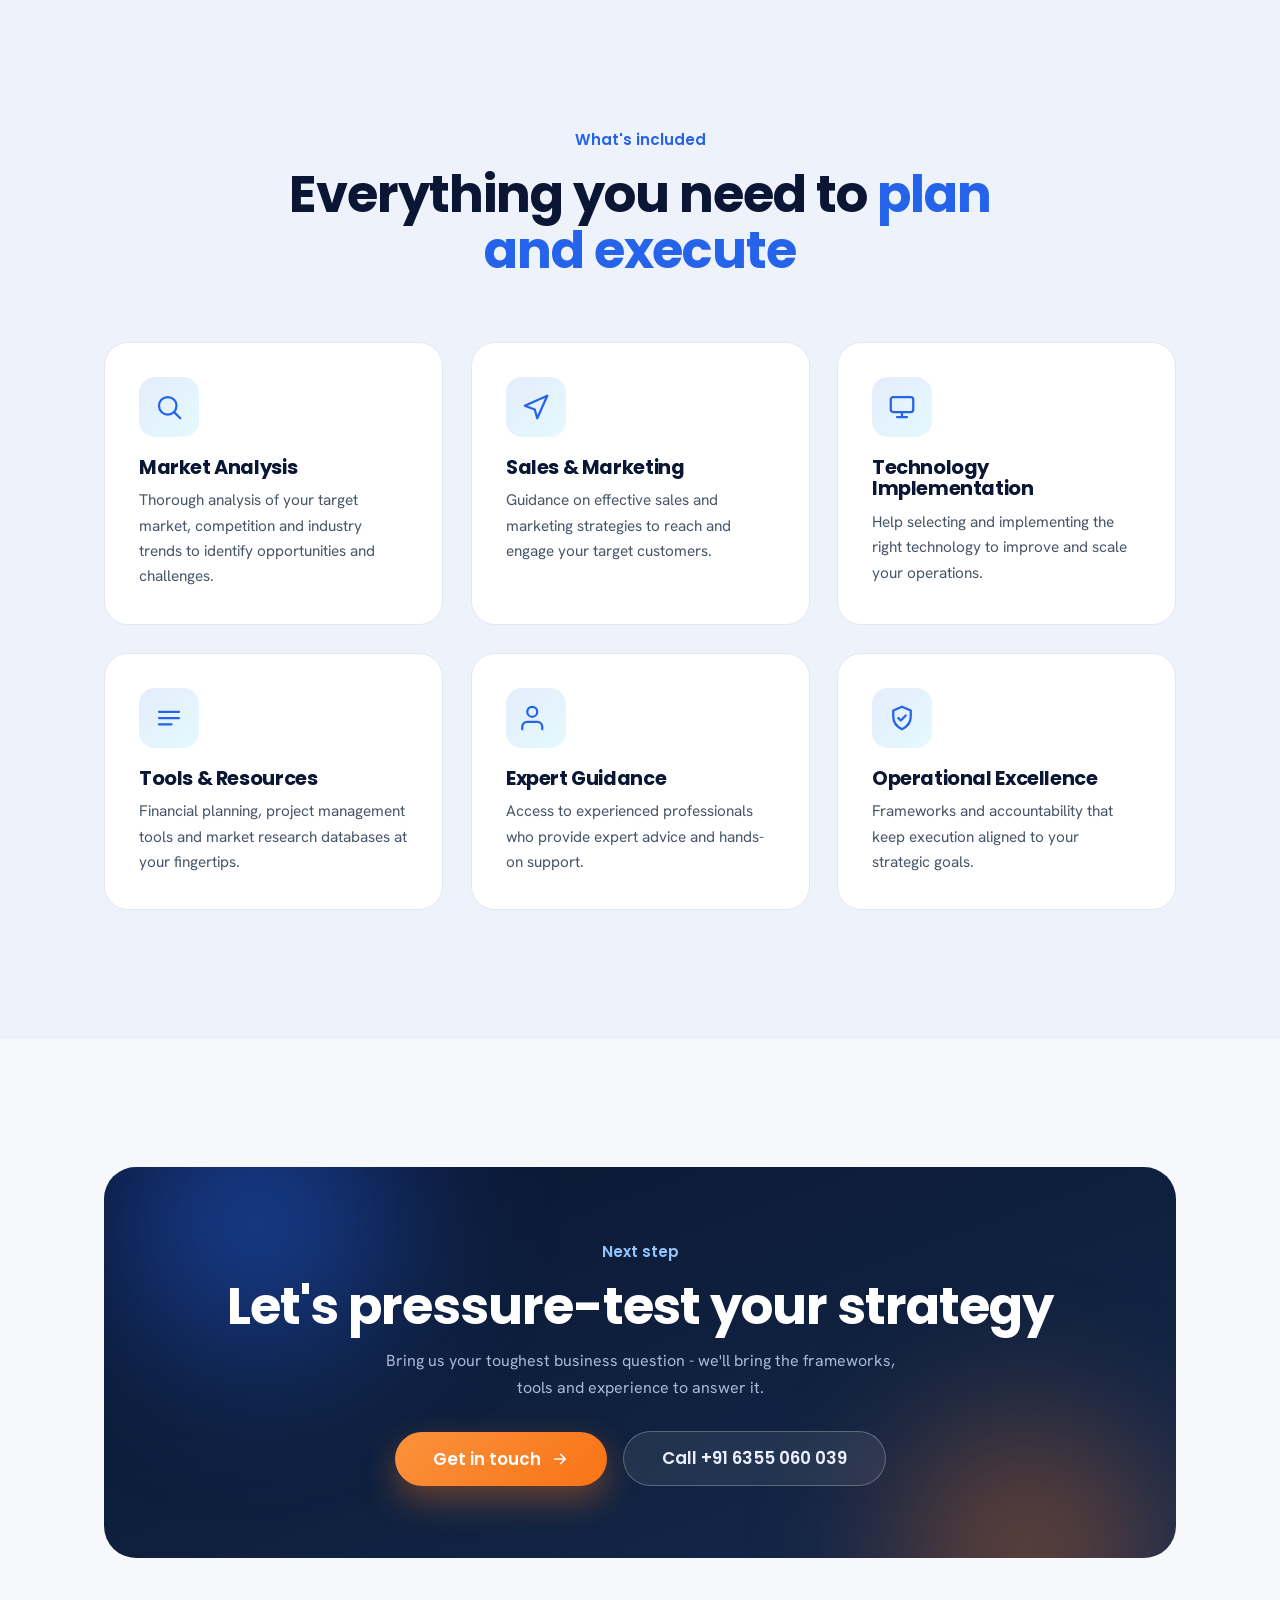
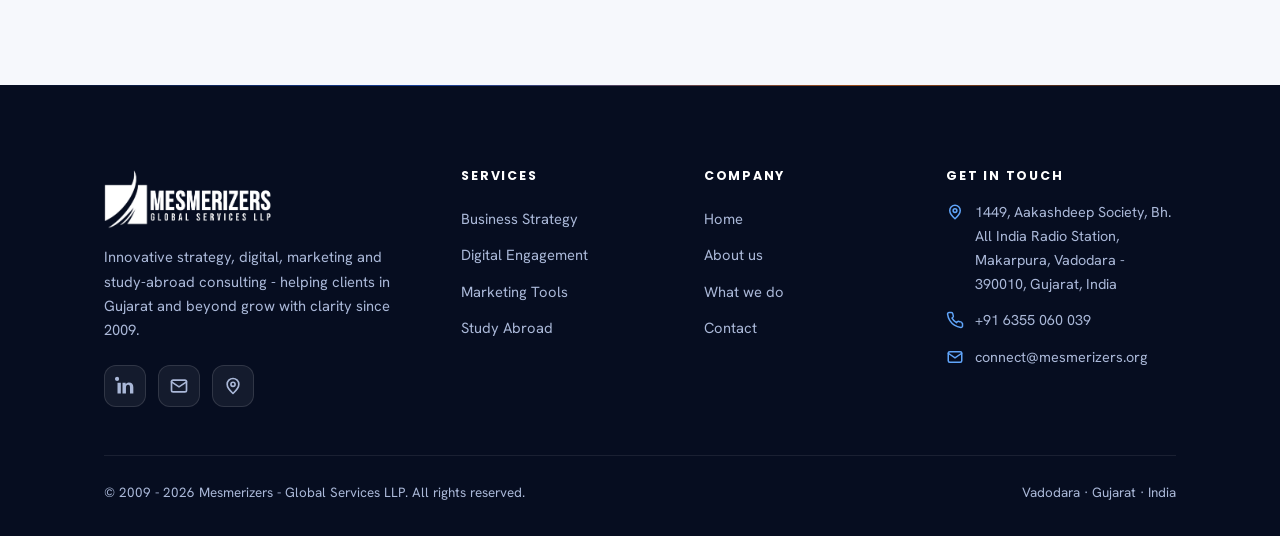
==== commit f8f129c4: "impeccable P1+P2: optimize images, remove AI design tells P1 performance: - Recompress + downscale i" ====
--- a/business-strategies.html
+++ b/business-strategies.html
@@ -9,7 +9,7 @@
 <link rel="icon" href="assets/img/logo-icon.png" type="image/png" />
 <link rel="preconnect" href="https://fonts.googleapis.com" />
 <link rel="preconnect" href="https://fonts.gstatic.com" crossorigin />
-<link rel="stylesheet" href="assets/css/styles.css?v=4" />
+<link rel="stylesheet" href="assets/css/styles.css?v=5" />
 </head>
 <body>
 <div class="scroll-prog"></div>
@@ -34,7 +34,7 @@
   <span class="pagehero__glow a"></span><span class="pagehero__glow b"></span>
   <div class="container"><div class="pagehero__inner" data-reveal>
     <div class="crumb"><a href="index.html">Home</a> <span>/</span> Business Strategy</div>
-    <span class="eyebrow" style="color:#93c5fd; margin-top:14px;">Practice 01</span>
+    <span class="eyebrow" style="color:#93c5fd; margin-top:14px;">Business strategy</span>
     <h1 class="h-xl">Business Strategies &amp; Tools</h1>
     <p>Guidance to develop and implement effective business strategies - from sharp market analysis to the technology and tools that turn plans into performance.</p>
     <a href="contact.html" class="btn btn--cta btn--lg" style="margin-top:30px;" data-magnetic>Build your strategy <svg viewBox="0 0 24 24" fill="none" stroke="currentColor" stroke-width="2.2"><path d="M5 12h14M13 6l6 6-6 6" stroke-linecap="round" stroke-linejoin="round"/></svg></a>
@@ -46,7 +46,7 @@
   <div class="container">
     <div class="split">
       <div class="split__media" data-reveal="left">
-        <img src="assets/img/svc-business.jpg" alt="Business strategy and market analysis dashboard" />
+        <img src="assets/img/svc-business.jpg" alt="Business strategy and market analysis dashboard" width="900" height="673" loading="lazy" decoding="async" />
         <div class="badge-float tr floaty"><span class="bf__icon"><svg viewBox="0 0 24 24" fill="none" stroke="currentColor" stroke-width="2"><path d="M3 3v18h18" stroke-linecap="round"/><path d="M7 15l3-4 3 2 4-6" stroke-linecap="round" stroke-linejoin="round"/></svg></span><div><strong>Data-led</strong><span>Decisions backed by evidence</span></div></div>
       </div>
       <div data-reveal="right">
@@ -115,6 +115,6 @@
 </footer>
 
 <a href="#" class="totop" aria-label="Back to top"><svg viewBox="0 0 24 24" fill="none" stroke="currentColor" stroke-width="2.4"><path d="M12 19V5M6 11l6-6 6 6" stroke-linecap="round" stroke-linejoin="round"/></svg></a>
-<script src="assets/js/main.js?v=4"></script>
+<script src="assets/js/main.js?v=5"></script>
 </body>
 </html>
--- a/assets/css/styles.css
+++ b/assets/css/styles.css
@@ -4,7 +4,7 @@
    ============================================================ */
 
 /* ---------- Fonts ---------- */
-@import url('https://fonts.googleapis.com/css2?family=Open+Sans:wght@300;400;500;600;700&family=Poppins:wght@400;500;600;700;800&display=swap');
+@import url('https://fonts.googleapis.com/css2?family=Hanken+Grotesk:wght@400;500;600;700&family=Poppins:wght@400;500;600;700;800&display=swap');
 
 /* ---------- Design Tokens ---------- */
 :root {
@@ -43,7 +43,7 @@
 
   /* Typography */
   --font-head: 'Poppins', system-ui, sans-serif;
-  --font-body: 'Open Sans', system-ui, sans-serif;
+  --font-body: 'Hanken Grotesk', system-ui, sans-serif;
 
   /* Radius & shadow */
   --r-sm: 10px;
@@ -95,11 +95,9 @@
 .h-md { font-size: clamp(1.5rem, 3vw, 2.1rem); }
 p { color: var(--text-soft); }
 .lead { font-size: clamp(1.05rem, 1.6vw, 1.25rem); color: var(--text-soft); }
-.gradient-text {
-  background: var(--grad-text);
-  -webkit-background-clip: text; background-clip: text;
-  -webkit-text-fill-color: transparent; color: transparent;
-}
+/* solid brand emphasis colour (no gradient text) */
+.gradient-text { color: var(--blue-600); }
+.section--navy .gradient-text, .hero .gradient-text, .ctaband .gradient-text, .pagehero .gradient-text { color: var(--blue-400); }
 
 /* ---------- Layout helpers ---------- */
 .container { width: 100%; max-width: var(--container); margin-inline: auto; padding-inline: var(--gutter); }
@@ -107,13 +105,12 @@
 .section--tight { padding: clamp(48px, 7vw, 90px) 0; }
 .center { text-align: center; }
 .eyebrow {
-  display: inline-flex; align-items: center; gap: 8px;
-  font-family: var(--font-head); font-weight: 600; font-size: .82rem;
-  letter-spacing: .14em; text-transform: uppercase;
-  color: var(--blue-600); margin-bottom: 16px;
-}
-.eyebrow::before { content: ""; width: 26px; height: 2px; background: var(--grad-cta); border-radius: 2px; }
-.eyebrow.center-line { justify-content: center; }
+  display: inline-block;
+  font-family: var(--font-head); font-weight: 600; font-size: .95rem;
+  letter-spacing: 0; text-transform: none;
+  color: var(--blue-600); margin-bottom: 14px;
+}
+.eyebrow.center-line { display: block; }
 .section-head { max-width: 720px; margin: 0 auto clamp(40px, 6vw, 64px); }
 .section-head.left { margin-inline: 0; }
 .muted-dark { color: var(--on-dark-soft); }
@@ -156,7 +153,7 @@
 .nav.scrolled { background: rgba(255, 255, 255, .82); backdrop-filter: blur(16px) saturate(160%); box-shadow: 0 6px 28px rgba(15, 33, 63, .08); height: 66px; }
 .brand { display: flex; align-items: center; gap: 11px; }
 .brand__mark { width: 38px; height: 38px; flex: none; }
-.brand__logo { height: 56px; width: auto; display: block; transition: filter var(--t), height var(--t); }
+.brand__logo { height: 56px; width: auto; display: block; transition: filter var(--t); }
 .nav.scrolled .brand__logo { height: 46px; }
 /* Dark backgrounds: render logo in clean white; restore full colour on light/scrolled nav */
 .nav.on-dark .brand__logo { filter: brightness(0) invert(1); }
@@ -277,7 +274,7 @@
 .card__link { display: inline-flex; align-items: center; gap: 7px; margin-top: 18px; font-family: var(--font-head); font-weight: 600; font-size: .9rem; color: var(--blue-600); }
 .card__link svg { width: 16px; height: 16px; transition: transform var(--t); }
 .card:hover .card__link svg { transform: translateX(4px); }
-.card__num { position: absolute; top: 22px; right: 26px; font-family: var(--font-head); font-weight: 800; font-size: 2.6rem; color: rgba(37, 99, 235, .08); line-height: 1; }
+.card__num { display: none; }
 
 /* Glass card (on dark) */
 .glass { background: rgba(255, 255, 255, .06); border: 1px solid rgba(255, 255, 255, .12); backdrop-filter: blur(14px); border-radius: var(--r-lg); }
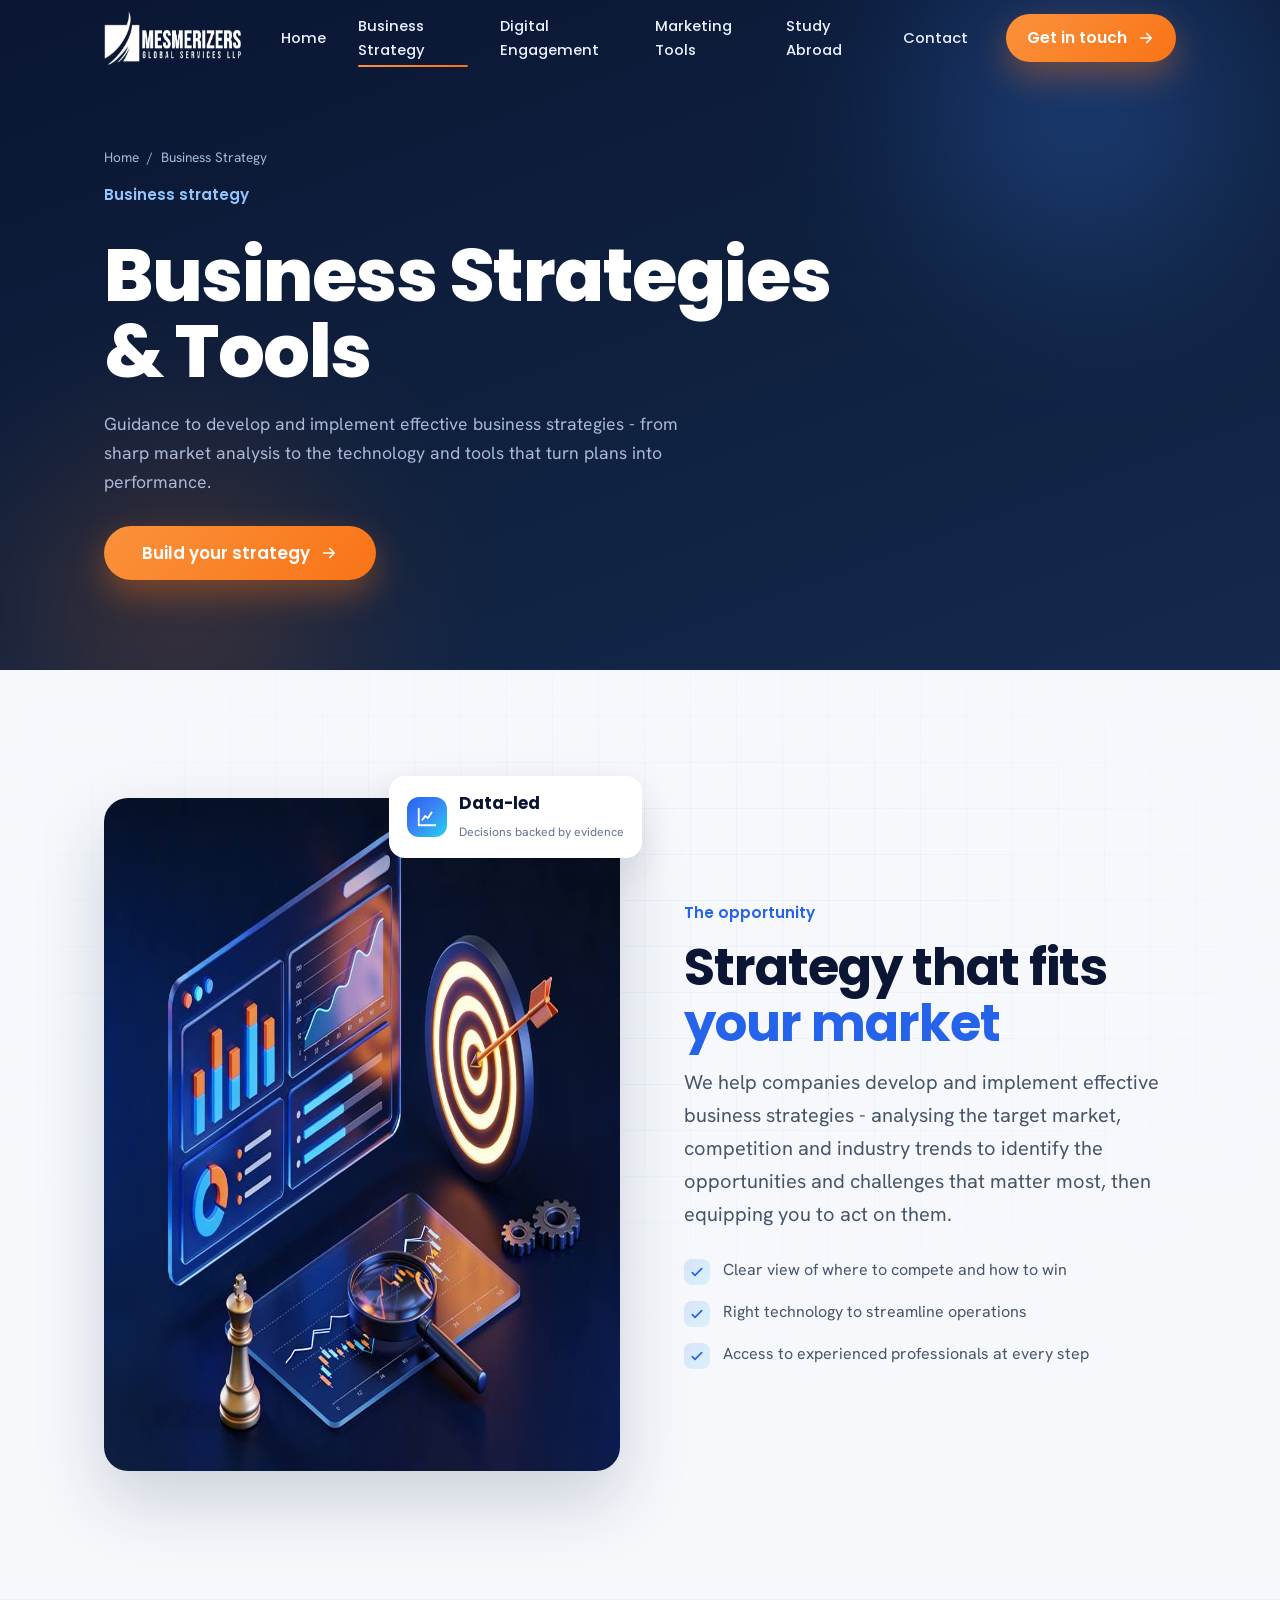
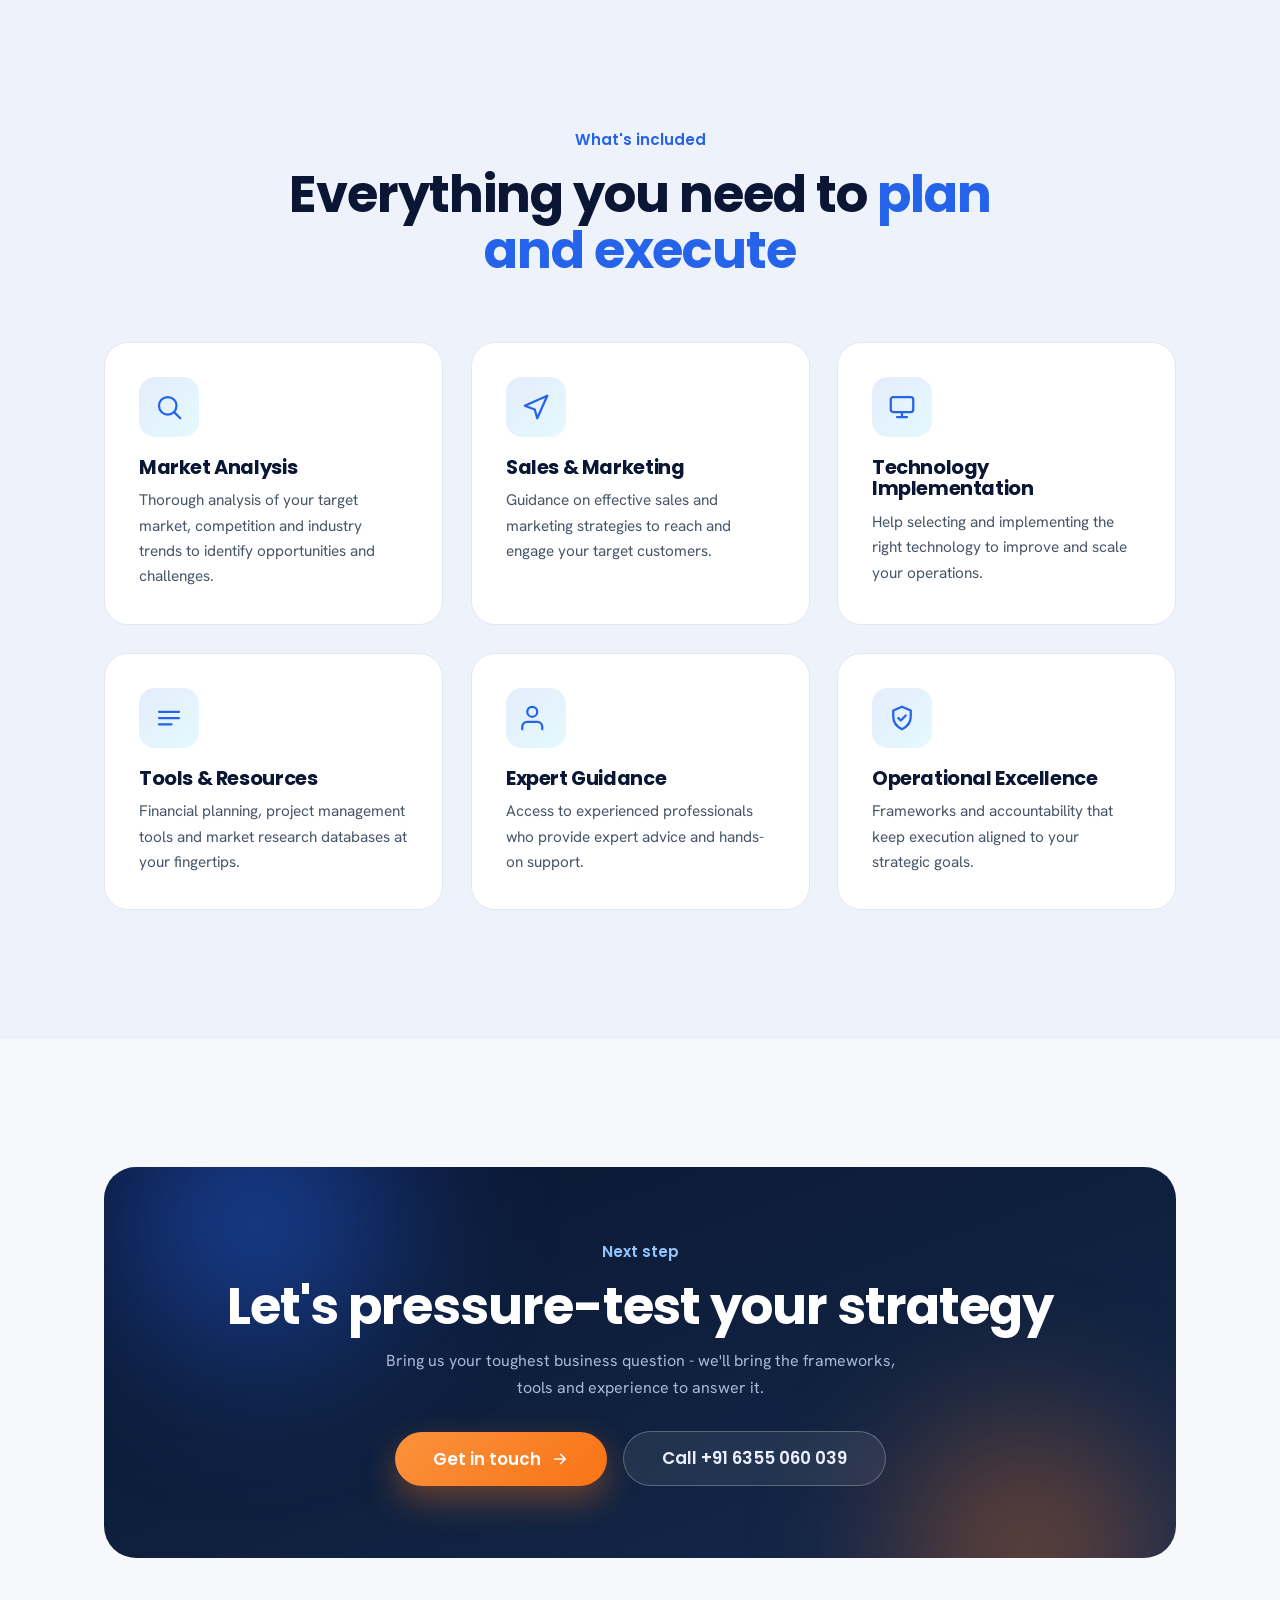
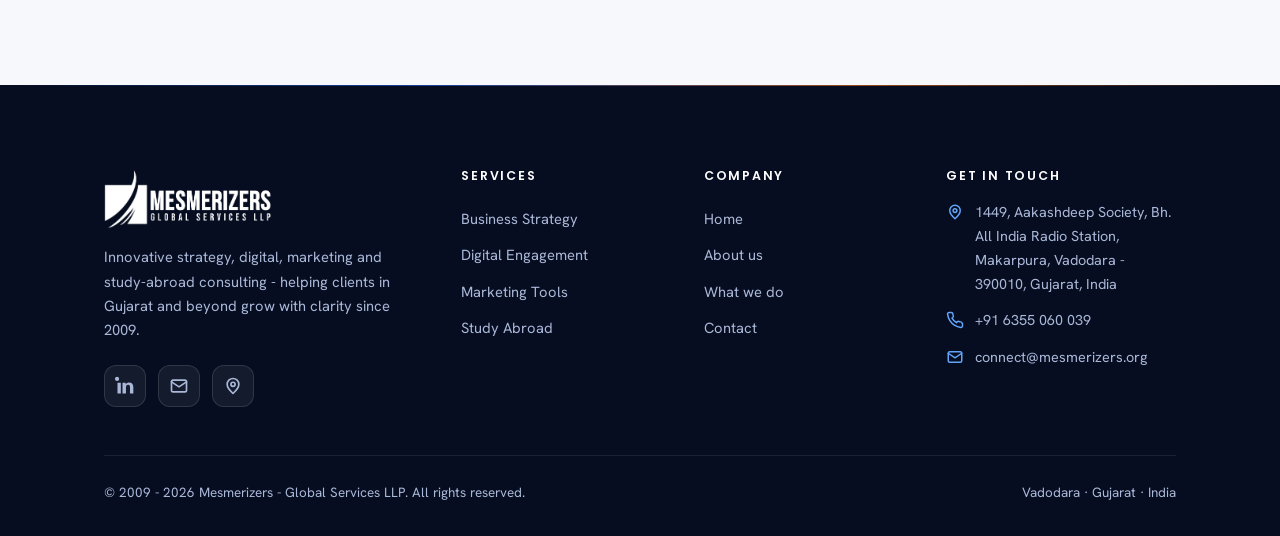
==== commit 1a3fd12b: "impeccable P3: GPU scroll progress + clean heading hierarchy - Scroll progress bar animates transfor" ====
--- a/business-strategies.html
+++ b/business-strategies.html
@@ -9,7 +9,7 @@
 <link rel="icon" href="assets/img/logo-icon.png" type="image/png" />
 <link rel="preconnect" href="https://fonts.googleapis.com" />
 <link rel="preconnect" href="https://fonts.gstatic.com" crossorigin />
-<link rel="stylesheet" href="assets/css/styles.css?v=5" />
+<link rel="stylesheet" href="assets/css/styles.css?v=6" />
 </head>
 <body>
 <div class="scroll-prog"></div>
@@ -102,9 +102,9 @@
           <a href="https://maps.google.com/?cid=18000314228202533246" target="_blank" rel="noopener" aria-label="Google Maps"><svg viewBox="0 0 24 24" fill="none" stroke="currentColor" stroke-width="2"><path d="M12 21s7-6.2 7-11a7 7 0 10-14 0c0 4.8 7 11 7 11z" stroke-linejoin="round"/><circle cx="12" cy="10" r="2.5"/></svg></a>
         </div>
       </div>
-      <div><h5>Services</h5><nav class="footer__links"><a href="business-strategies.html">Business Strategy</a><a href="digital-engagement.html">Digital Engagement</a><a href="marketing-tools.html">Marketing Tools</a><a href="study-abroad.html">Study Abroad</a></nav></div>
-      <div><h5>Company</h5><nav class="footer__links"><a href="index.html">Home</a><a href="index.html#about">About us</a><a href="index.html#services">What we do</a><a href="contact.html">Contact</a></nav></div>
-      <div><h5>Get in touch</h5><ul class="footer__contact">
+      <div><h2>Services</h2><nav class="footer__links"><a href="business-strategies.html">Business Strategy</a><a href="digital-engagement.html">Digital Engagement</a><a href="marketing-tools.html">Marketing Tools</a><a href="study-abroad.html">Study Abroad</a></nav></div>
+      <div><h2>Company</h2><nav class="footer__links"><a href="index.html">Home</a><a href="index.html#about">About us</a><a href="index.html#services">What we do</a><a href="contact.html">Contact</a></nav></div>
+      <div><h2>Get in touch</h2><ul class="footer__contact">
         <li><svg viewBox="0 0 24 24" fill="none" stroke="currentColor" stroke-width="2"><path d="M12 21s7-6.2 7-11a7 7 0 10-14 0c0 4.8 7 11 7 11z" stroke-linejoin="round"/><circle cx="12" cy="10" r="2.5"/></svg><span>1449, Aakashdeep Society, Bh. All India Radio Station, Makarpura, Vadodara - 390010, Gujarat, India</span></li>
         <li><svg viewBox="0 0 24 24" fill="none" stroke="currentColor" stroke-width="2"><path d="M22 16.9v3a2 2 0 01-2.2 2 19.8 19.8 0 01-8.6-3.1 19.5 19.5 0 01-6-6A19.8 19.8 0 012.1 4.2 2 2 0 014.1 2h3a2 2 0 012 1.7c.1.9.3 1.8.6 2.6a2 2 0 01-.5 2.1L8 9.5a16 16 0 006 6l1.1-1.1a2 2 0 012.1-.5c.8.3 1.7.5 2.6.6a2 2 0 011.7 2z" stroke-linejoin="round"/></svg><a href="tel:+916355060039">+91 6355 060 039</a></li>
         <li><svg viewBox="0 0 24 24" fill="none" stroke="currentColor" stroke-width="2"><rect x="3" y="5" width="18" height="14" rx="2"/><path d="M3 7l9 6 9-6" stroke-linecap="round"/></svg><a href="mailto:connect@mesmerizers.org">connect@mesmerizers.org</a></li>
@@ -115,6 +115,6 @@
 </footer>
 
 <a href="#" class="totop" aria-label="Back to top"><svg viewBox="0 0 24 24" fill="none" stroke="currentColor" stroke-width="2.4"><path d="M12 19V5M6 11l6-6 6 6" stroke-linecap="round" stroke-linejoin="round"/></svg></a>
-<script src="assets/js/main.js?v=5"></script>
+<script src="assets/js/main.js?v=6"></script>
 </body>
 </html>
--- a/assets/css/styles.css
+++ b/assets/css/styles.css
@@ -373,7 +373,7 @@
 .info-card:hover { transform: translateY(-4px); box-shadow: var(--shadow-md); }
 .info-card .ic { flex: none; width: 48px; height: 48px; border-radius: 13px; background: var(--grad-brand); color: #fff; display: grid; place-items: center; }
 .info-card .ic svg { width: 24px; height: 24px; }
-.info-card h4 { font-family: var(--font-head); font-size: 1rem; margin-bottom: 4px; color: var(--navy-900); }
+.info-card h3 { font-family: var(--font-head); font-size: 1rem; margin-bottom: 4px; color: var(--navy-900); }
 .info-card p, .info-card a { font-size: .94rem; color: var(--text-soft); }
 .info-card a:hover { color: var(--blue-600); }
 
@@ -406,7 +406,7 @@
 .footer .brand { color: #fff; margin-bottom: 16px; }
 .footer .brand__logo { height: 60px; filter: brightness(0) invert(1); }
 .footer__about p { font-size: .92rem; color: var(--on-dark-soft); max-width: 320px; }
-.footer h5 { font-family: var(--font-head); color: #fff; font-size: .78rem; letter-spacing: .14em; text-transform: uppercase; margin-bottom: 18px; }
+.footer h2 { font-family: var(--font-head); color: #fff; font-size: .78rem; letter-spacing: .14em; text-transform: uppercase; margin-bottom: 18px; font-weight: 600; }
 .footer__links a { display: block; padding: 6px 0; font-size: .92rem; color: var(--on-dark-soft); transition: color var(--t), transform var(--t); }
 .footer__links a:hover { color: #fff; transform: translateX(4px); }
 .footer__contact li { display: flex; gap: 11px; font-size: .9rem; margin-bottom: 13px; align-items: flex-start; }
@@ -434,7 +434,7 @@
 [data-delay="5"] { transition-delay: .40s; }
 
 /* progress bar */
-.scroll-prog { position: fixed; top: 0; left: 0; height: 3px; width: 0; z-index: 1100; background: var(--grad-cta); transition: width .1s linear; }
+.scroll-prog { position: fixed; top: 0; left: 0; height: 3px; width: 100%; transform: scaleX(0); transform-origin: left; z-index: 1100; background: var(--grad-cta); transition: transform .1s linear; will-change: transform; }
 
 /* back to top */
 .totop { position: fixed; right: 22px; bottom: 22px; width: 50px; height: 50px; border-radius: 50%; background: var(--blue-600); color: #fff; display: grid; place-items: center; box-shadow: var(--shadow-glow); z-index: 900; opacity: 0; transform: translateY(20px) scale(.8); pointer-events: none; transition: opacity var(--t), transform var(--t) var(--ease), background var(--t); }
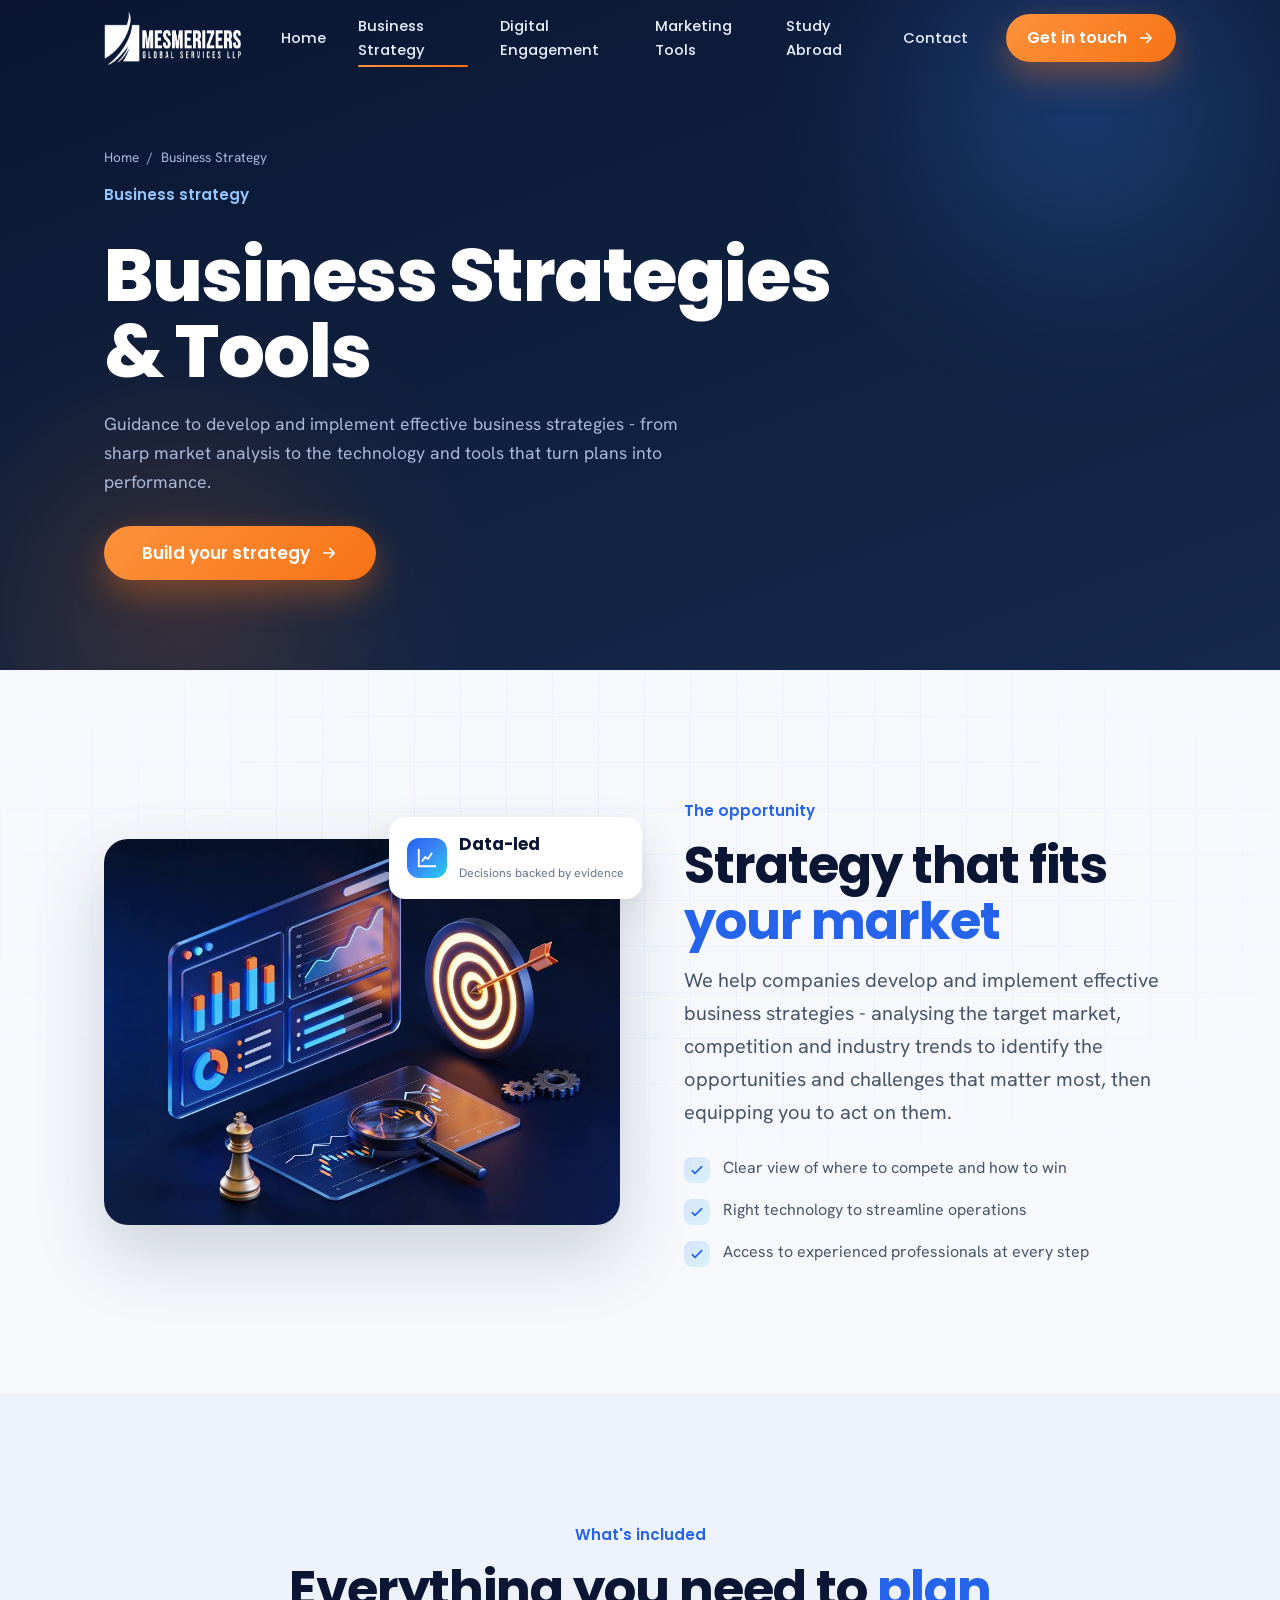
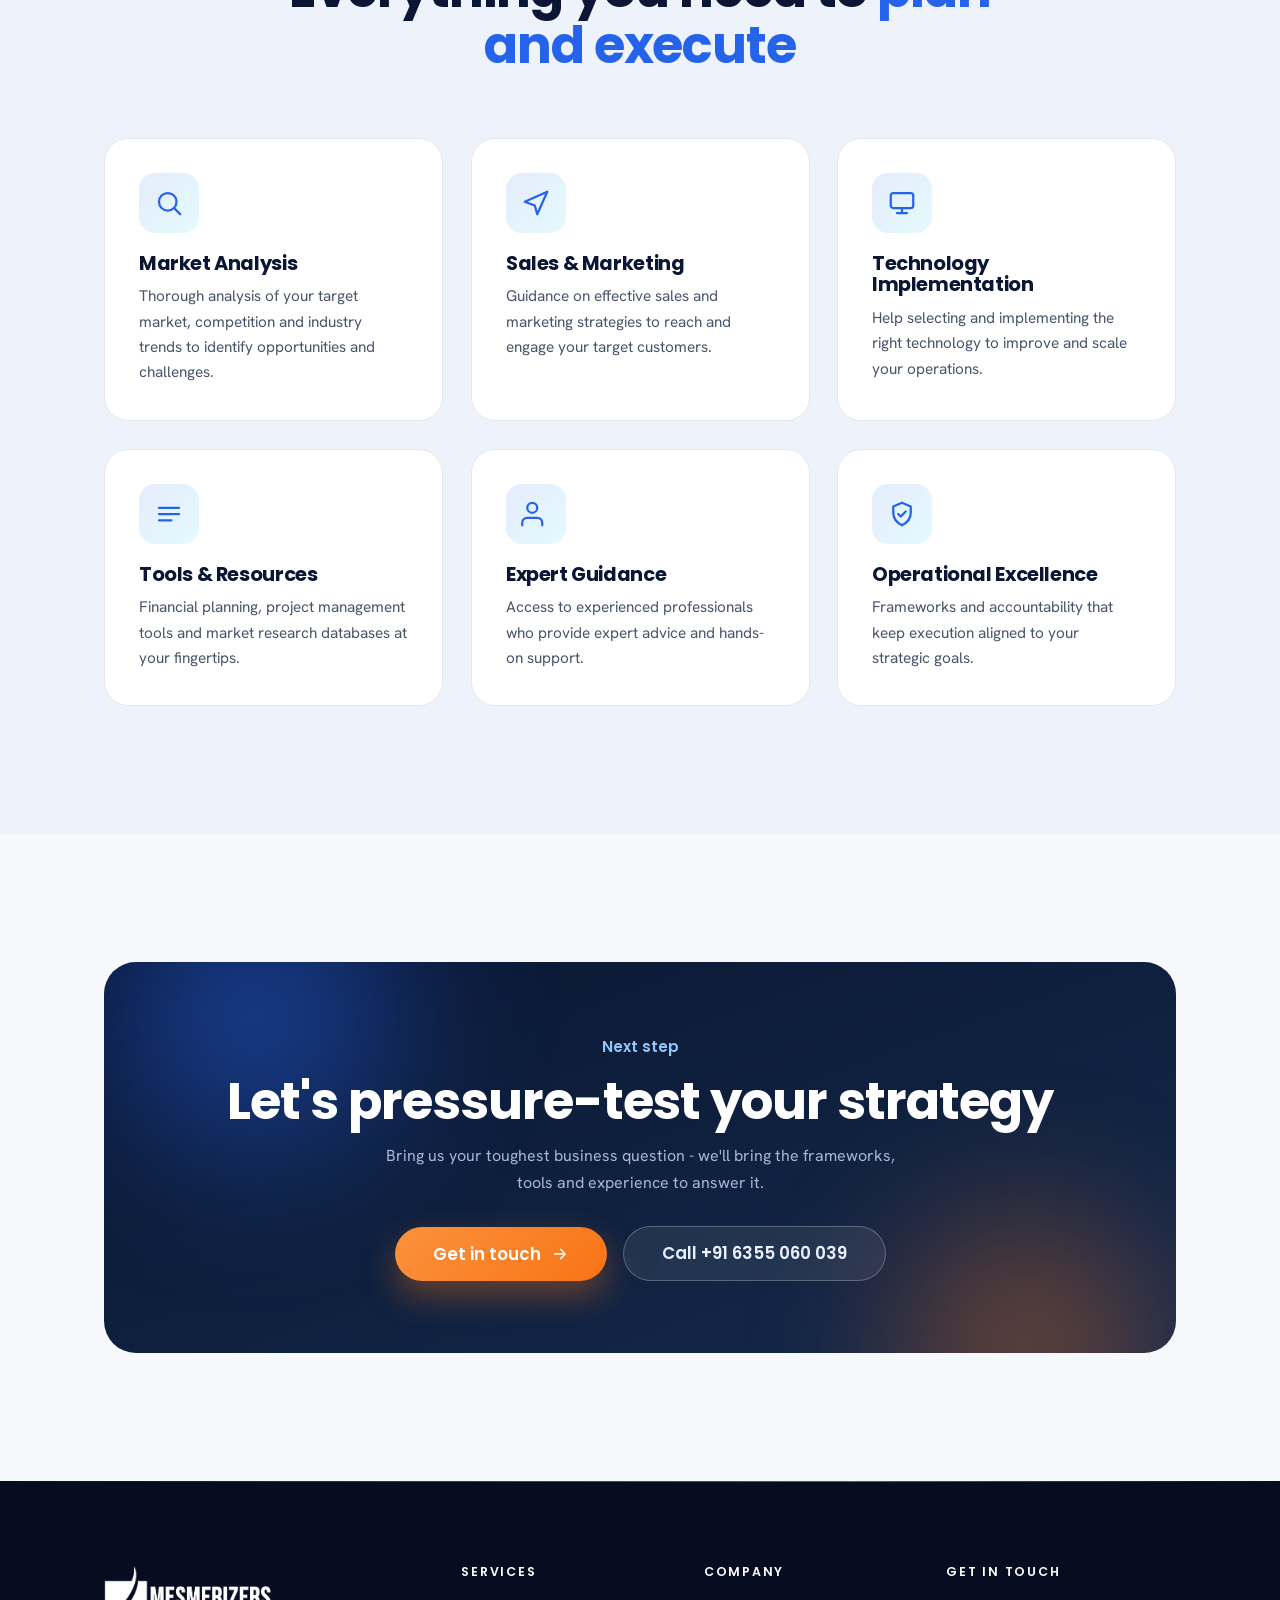
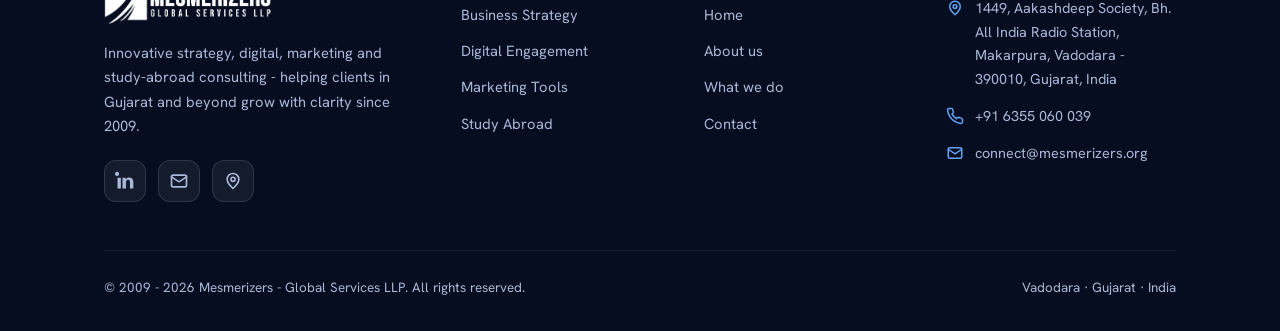
==== commit 91543541: "Fix squished images: add height:auto so content images keep aspect ratio Width/height attrs (for CLS" ====
--- a/business-strategies.html
+++ b/business-strategies.html
@@ -9,7 +9,7 @@
 <link rel="icon" href="assets/img/logo-icon.png" type="image/png" />
 <link rel="preconnect" href="https://fonts.googleapis.com" />
 <link rel="preconnect" href="https://fonts.gstatic.com" crossorigin />
-<link rel="stylesheet" href="assets/css/styles.css?v=6" />
+<link rel="stylesheet" href="assets/css/styles.css?v=7" />
 </head>
 <body>
 <div class="scroll-prog"></div>
@@ -115,6 +115,6 @@
 </footer>
 
 <a href="#" class="totop" aria-label="Back to top"><svg viewBox="0 0 24 24" fill="none" stroke="currentColor" stroke-width="2.4"><path d="M12 19V5M6 11l6-6 6 6" stroke-linecap="round" stroke-linejoin="round"/></svg></a>
-<script src="assets/js/main.js?v=6"></script>
+<script src="assets/js/main.js?v=7"></script>
 </body>
 </html>
--- a/assets/css/styles.css
+++ b/assets/css/styles.css
@@ -82,7 +82,7 @@
   -webkit-font-smoothing: antialiased;
   text-rendering: optimizeLegibility;
 }
-img, svg, video { display: block; max-width: 100%; }
+img, svg, video { display: block; max-width: 100%; height: auto; }
 a { color: inherit; text-decoration: none; }
 button { font: inherit; cursor: pointer; border: none; background: none; }
 ul { list-style: none; padding: 0; }
